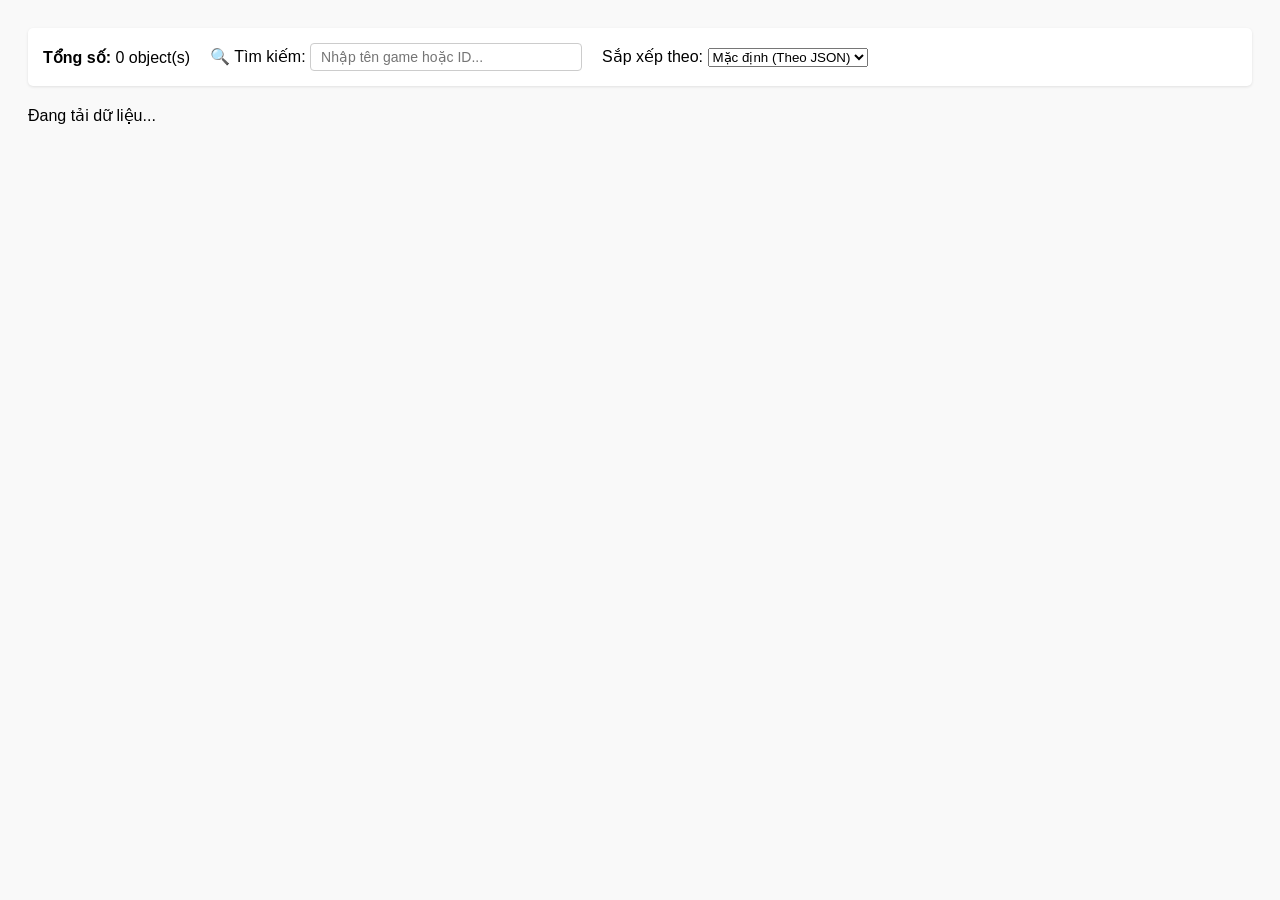
==== index.html @ 210f0016 "Update index.html" ====
<!DOCTYPE html>
<html lang="vi">
<head>
    <meta charset="UTF-8">
    <title>Game Library</title>
    <link rel="stylesheet" href="style.css">
</head>
<body>

    <div class="toolbar">
        <div>
            <strong>Tổng số:</strong> <span id="game-count">0</span> object(s)
        </div>
        
        <div>
            <label for="search-input">🔍 Tìm kiếm:</label>
            <input type="text" id="search-input" class="search-box" placeholder="Nhập tên game hoặc ID...">
        </div>

        <div>
            <label for="sort-select">Sắp xếp theo:</label>
            <select id="sort-select">
                <option value="default">Mặc định (Theo JSON)</option>
                <option value="name-asc">Tên (A - Z)</option>
                <option value="name-desc">Tên (Z - A)</option>
                <option value="id-asc">Mã Game ID</option>
            </select>
        </div>
    </div>

    <div id="game-list">Đang tải dữ liệu...</div>

    <script src="script.js"></script>
</body>
</html>
---- style.css ----
/* style.css */
body { 
    font-family: sans-serif; 
    padding: 20px; 
    background-color: #f9f9f9; 
}

.toolbar { 
    margin-bottom: 20px; 
    padding: 15px; 
    background: #fff; 
    border-radius: 5px; 
    box-shadow: 0 1px 3px rgba(0,0,0,0.1); 
    display: flex; 
    align-items: center; 
    gap: 20px; 
    flex-wrap: wrap; 
}

.search-box { 
    padding: 5px 10px; 
    font-size: 14px; 
    width: 250px; 
    border: 1px solid #ccc; 
    border-radius: 4px; 
}

.game-item { 
    border: 1px solid #ddd; 
    padding: 15px; 
    margin-bottom: 10px; 
    border-radius: 5px; 
    background: #fff; 
}

.game-item h3 { 
    margin: 0 0 10px 0; 
    font-size: 18px; 
}

.game-item p { 
    margin: 5px 0; 
    color: #555; 
}

.game-link { 
    color: #0066cc; 
    text-decoration: none; 
    font-weight: bold; 
}

.game-link:hover { 
    text-decoration: underline; 
}
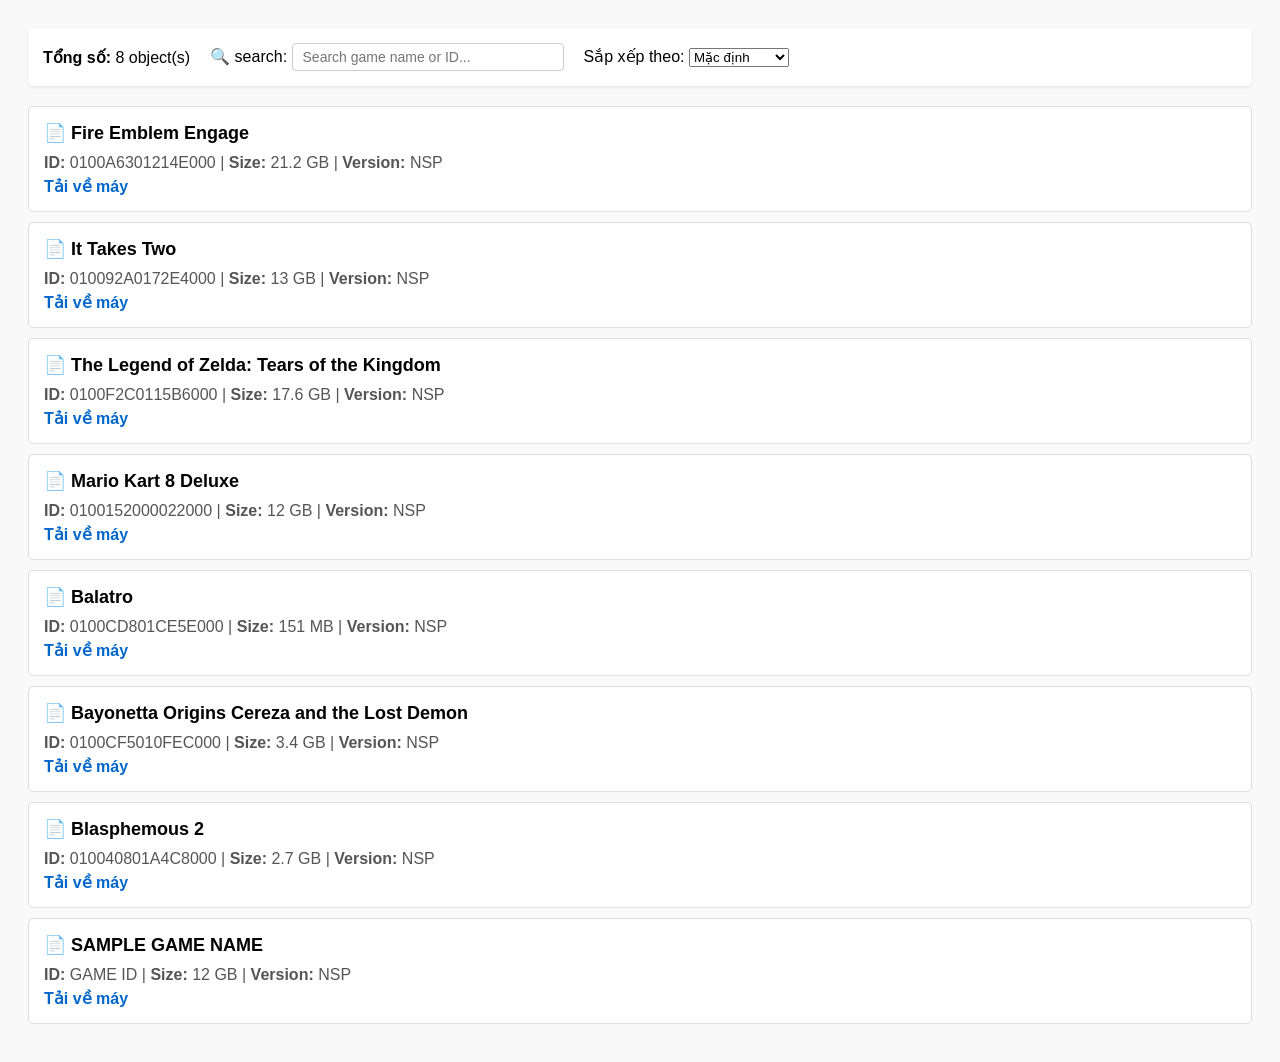
==== commit c8cfb03b: "Update index.html" ====
--- a/index.html
+++ b/index.html
@@ -13,22 +13,22 @@
         </div>
         
         <div>
-            <label for="search-input">🔍 Tìm kiếm:</label>
-            <input type="text" id="search-input" class="search-box" placeholder="Nhập tên game hoặc ID...">
+            <label for="search-input">🔍 search:</label>
+            <input type="text" id="search-input" class="search-box" placeholder="Search game name or ID...">
         </div>
 
         <div>
             <label for="sort-select">Sắp xếp theo:</label>
             <select id="sort-select">
-                <option value="default">Mặc định (Theo JSON)</option>
-                <option value="name-asc">Tên (A - Z)</option>
-                <option value="name-desc">Tên (Z - A)</option>
-                <option value="id-asc">Mã Game ID</option>
+                <option value="default">Mặc định</option>
+                <option value="name-asc">Name (A - Z)</option>
+                <option value="name-desc">Name (Z - A)</option>
+                <option value="id-asc">ID</option>
             </select>
         </div>
     </div>
 
-    <div id="game-list">Đang tải dữ liệu...</div>
+    <div id="game-list">Loading resources...</div>
 
     <script src="script.js"></script>
 </body>
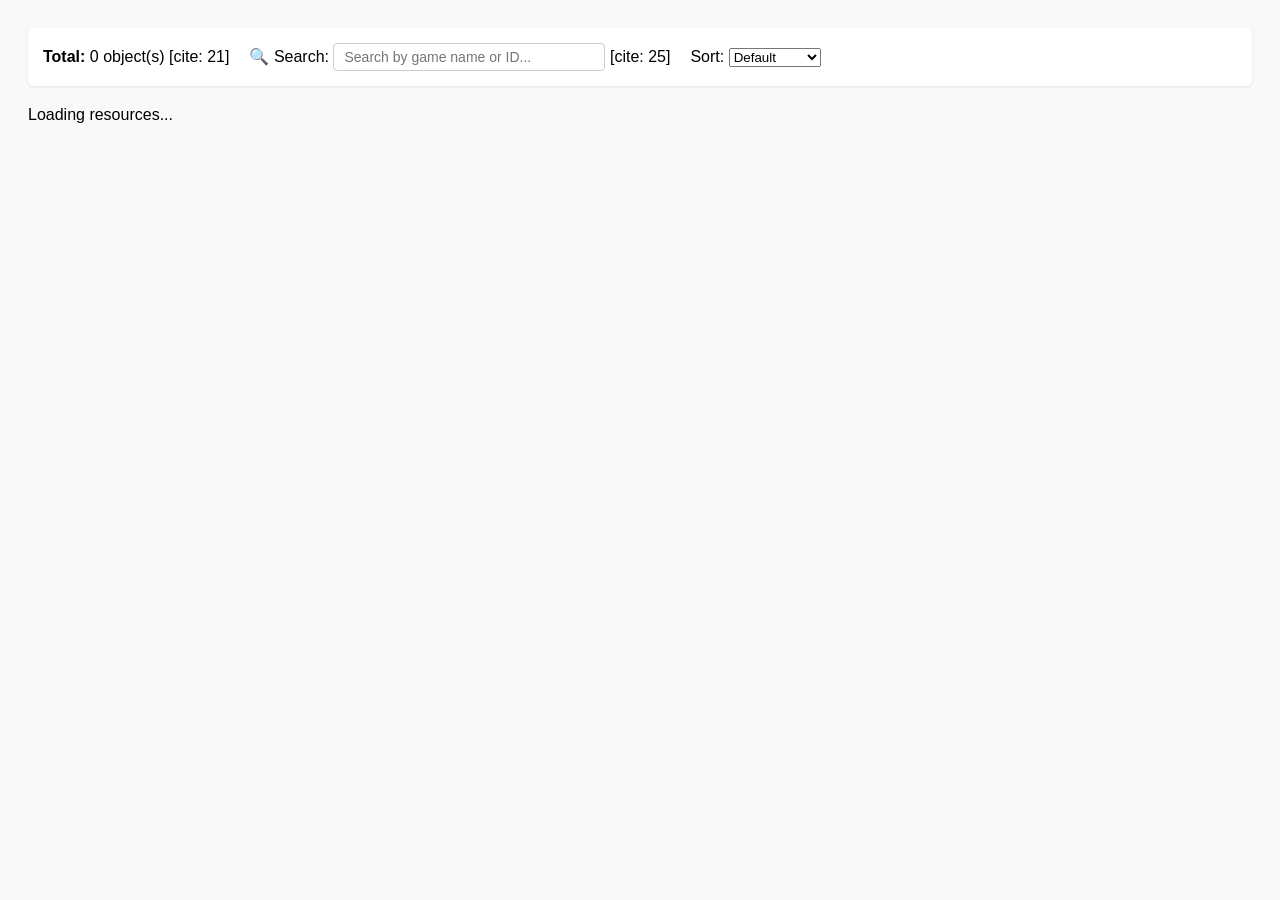
==== commit aa883724: "Update index.html" ====
--- a/index.html
+++ b/index.html
@@ -6,24 +6,19 @@
     <link rel="stylesheet" href="style.css">
 </head>
 <body>
-
     <div class="toolbar">
+        <div><strong>Total:</strong> <span id="game-count">0</span> object(s) [cite: 21]</div>
         <div>
-            <strong>Tổng số:</strong> <span id="game-count">0</span> object(s)
+            <label>🔍 Search:</label>
+            <input type="text" id="search-input" class="search-box" placeholder="Search by game name or ID..."> [cite: 25]
         </div>
-        
         <div>
-            <label for="search-input">🔍 search:</label>
-            <input type="text" id="search-input" class="search-box" placeholder="Search game name or ID...">
-        </div>
-
-        <div>
-            <label for="sort-select">Sắp xếp theo:</label>
+            <label>Sort:</label>
             <select id="sort-select">
-                <option value="default">Mặc định</option>
-                <option value="name-asc">Name (A - Z)</option>
-                <option value="name-desc">Name (Z - A)</option>
-                <option value="id-asc">ID</option>
+                <option value="default">Default</option>
+                <option value="name-asc">Name (A-Z)</option> [cite: 31]
+                <option value="name-desc">Name (Z-A)</option> [cite: 32]
+                <option value="id-asc">Game ID</option> [cite: 33]
             </select>
         </div>
     </div>
--- a/style.css
+++ b/style.css
@@ -1,54 +1,22 @@
 /* style.css */
-body { 
-    font-family: sans-serif; 
-    padding: 20px; 
-    background-color: #f9f9f9; 
+body { font-family: sans-serif; padding: 20px; background-color: #f9f9f9; }
+.toolbar { margin-bottom: 20px; padding: 15px; background: #fff; border-radius: 5px; box-shadow: 0 1px 3px rgba(0,0,0,0.1); display: flex; align-items: center; gap: 20px; flex-wrap: wrap; }
+.search-box { padding: 5px 10px; font-size: 14px; width: 250px; border: 1px solid #ccc; border-radius: 4px; }
+.game-item { border: 1px solid #ddd; padding: 15px; margin-bottom: 10px; border-radius: 5px; background: #fff; }
+.game-item h3 { margin: 0 0 10px 0; font-size: 18px; }
+.game-item p { margin: 5px 0; color: #555; }
+.game-link { color: #0066cc; text-decoration: none; font-weight: bold; }
+
+/* CSS cho nút Copy */
+.copy-btn {
+    margin-left: 8px;
+    padding: 2px 8px;
+    font-size: 11px;
+    cursor: pointer;
+    border: 1px solid #ddd;
+    border-radius: 4px;
+    background-color: #f0f0f0;
+    transition: all 0.2s ease;
+    vertical-align: middle;
 }
-
-.toolbar { 
-    margin-bottom: 20px; 
-    padding: 15px; 
-    background: #fff; 
-    border-radius: 5px; 
-    box-shadow: 0 1px 3px rgba(0,0,0,0.1); 
-    display: flex; 
-    align-items: center; 
-    gap: 20px; 
-    flex-wrap: wrap; 
-}
-
-.search-box { 
-    padding: 5px 10px; 
-    font-size: 14px; 
-    width: 250px; 
-    border: 1px solid #ccc; 
-    border-radius: 4px; 
-}
-
-.game-item { 
-    border: 1px solid #ddd; 
-    padding: 15px; 
-    margin-bottom: 10px; 
-    border-radius: 5px; 
-    background: #fff; 
-}
-
-.game-item h3 { 
-    margin: 0 0 10px 0; 
-    font-size: 18px; 
-}
-
-.game-item p { 
-    margin: 5px 0; 
-    color: #555; 
-}
-
-.game-link { 
-    color: #0066cc; 
-    text-decoration: none; 
-    font-weight: bold; 
-}
-
-.game-link:hover { 
-    text-decoration: underline; 
-}
+.copy-btn:hover { background-color: #e4e4e4; }
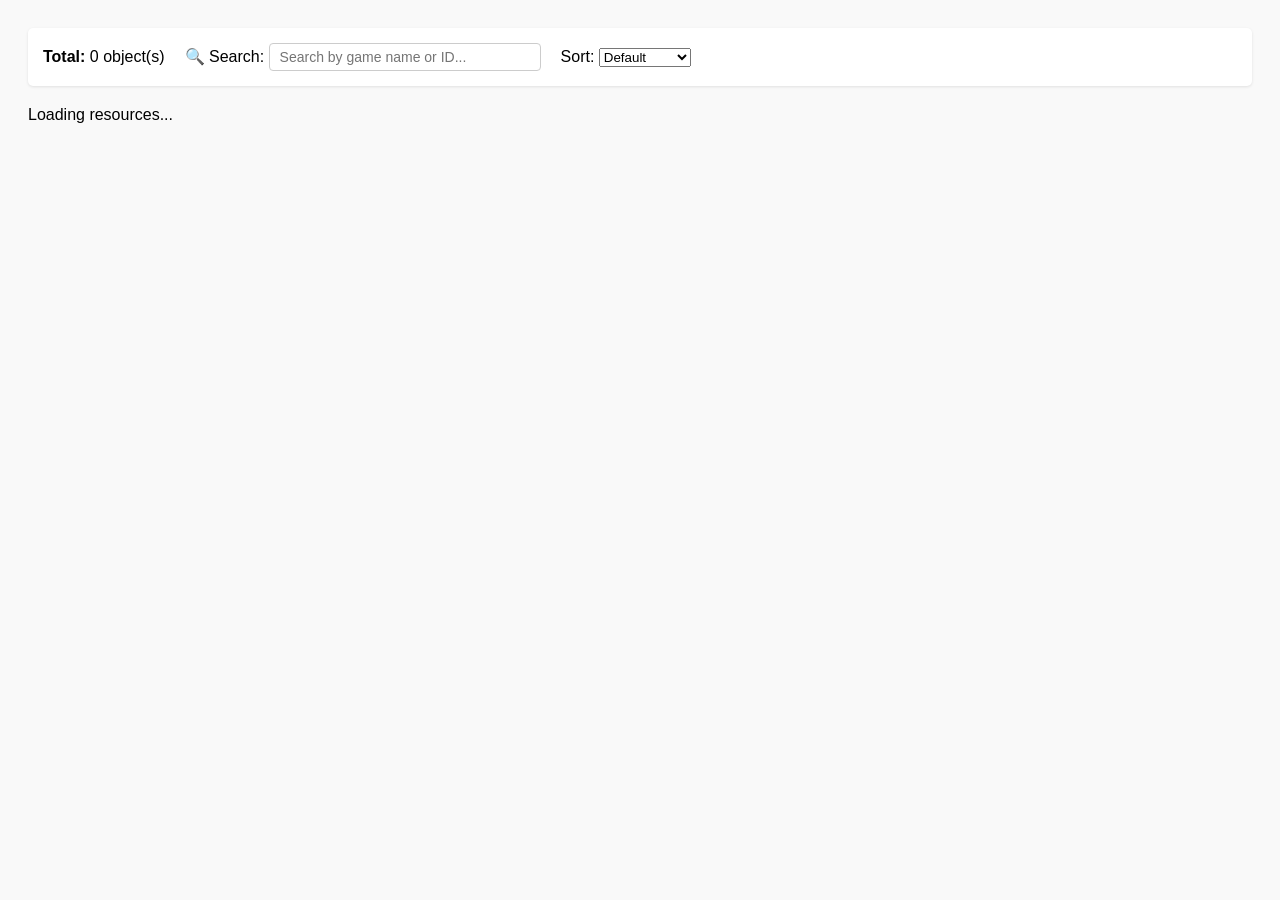
==== commit f4a84b3b: "Update index.html" ====
--- a/index.html
+++ b/index.html
@@ -7,18 +7,18 @@
 </head>
 <body>
     <div class="toolbar">
-        <div><strong>Total:</strong> <span id="game-count">0</span> object(s) [cite: 21]</div>
+        <div><strong>Total:</strong> <span id="game-count">0</span> object(s)</div>
         <div>
             <label>🔍 Search:</label>
-            <input type="text" id="search-input" class="search-box" placeholder="Search by game name or ID..."> [cite: 25]
+            <input type="text" id="search-input" class="search-box" placeholder="Search by game name or ID...">
         </div>
         <div>
             <label>Sort:</label>
             <select id="sort-select">
                 <option value="default">Default</option>
-                <option value="name-asc">Name (A-Z)</option> [cite: 31]
-                <option value="name-desc">Name (Z-A)</option> [cite: 32]
-                <option value="id-asc">Game ID</option> [cite: 33]
+                <option value="name-asc">Name (A-Z)</option>
+                <option value="name-desc">Name (Z-A)</option>
+                <option value="id-asc">Game ID</option>
             </select>
         </div>
     </div>
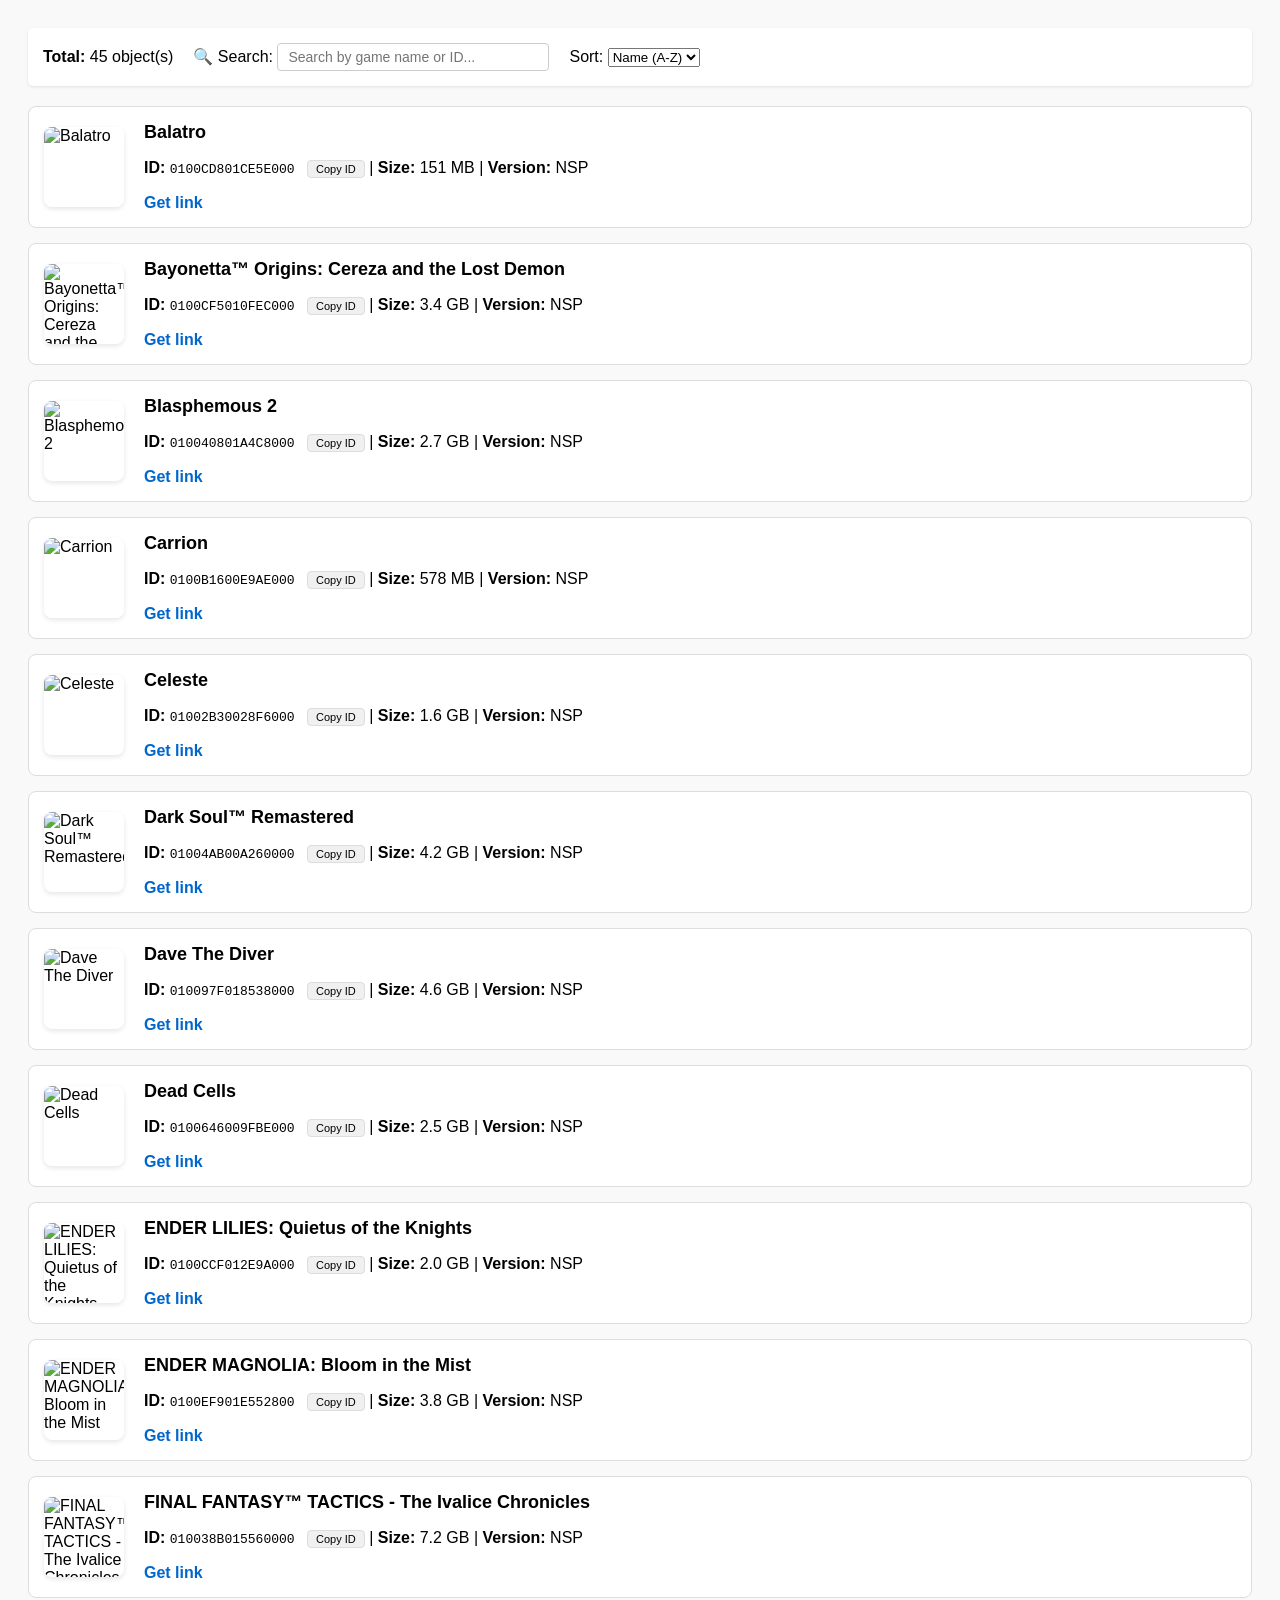
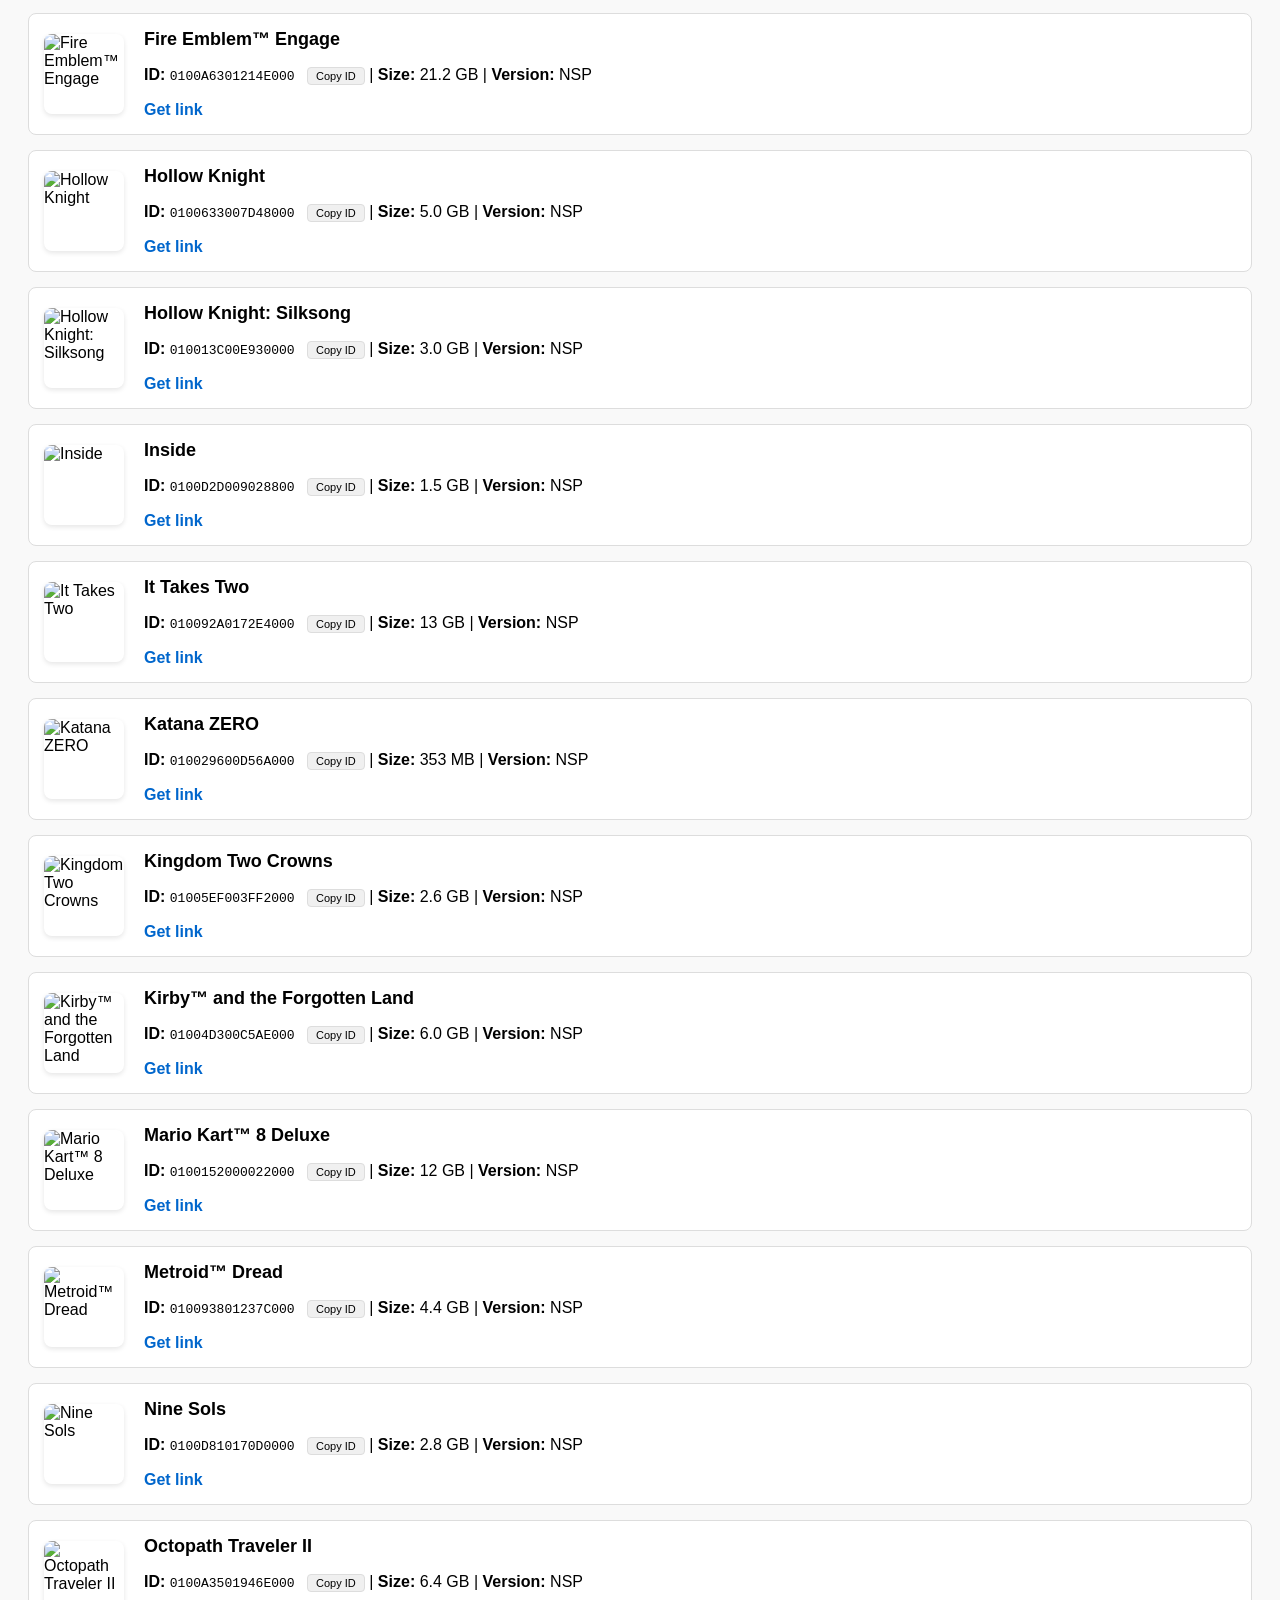
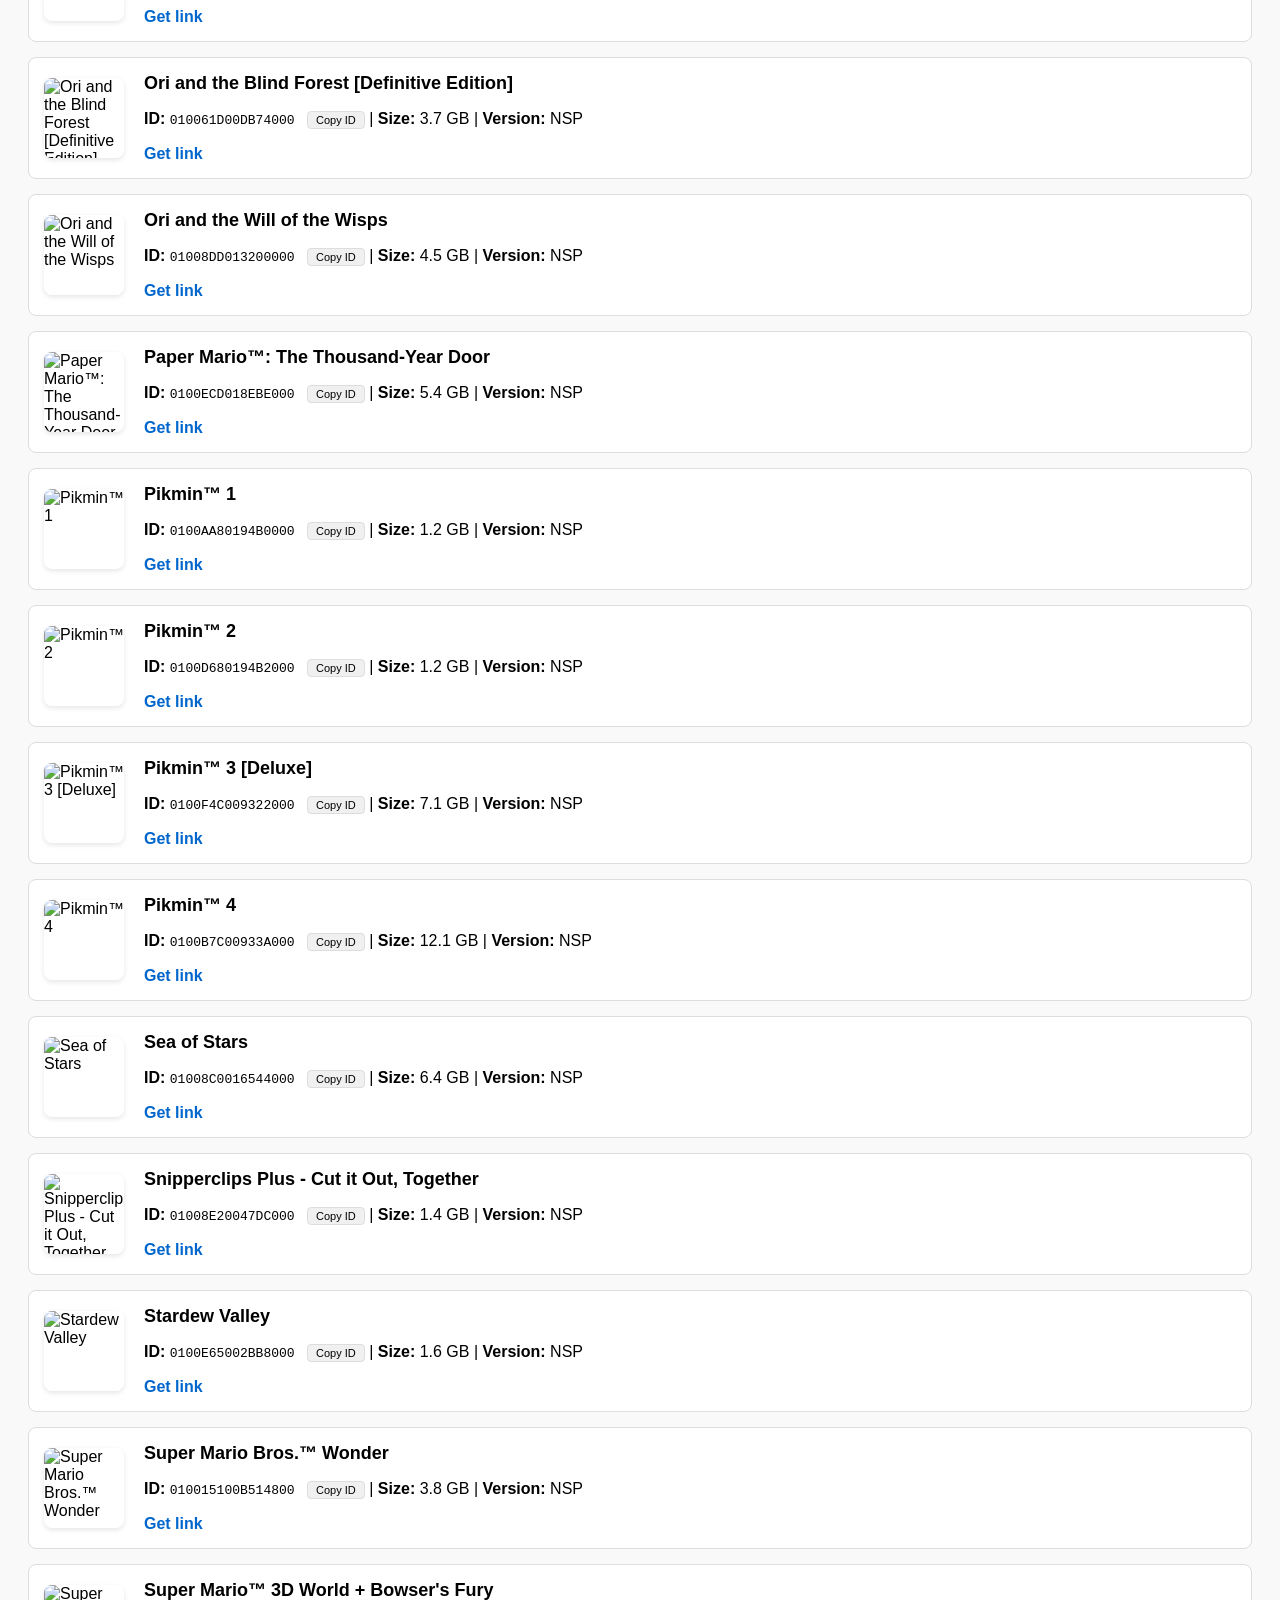
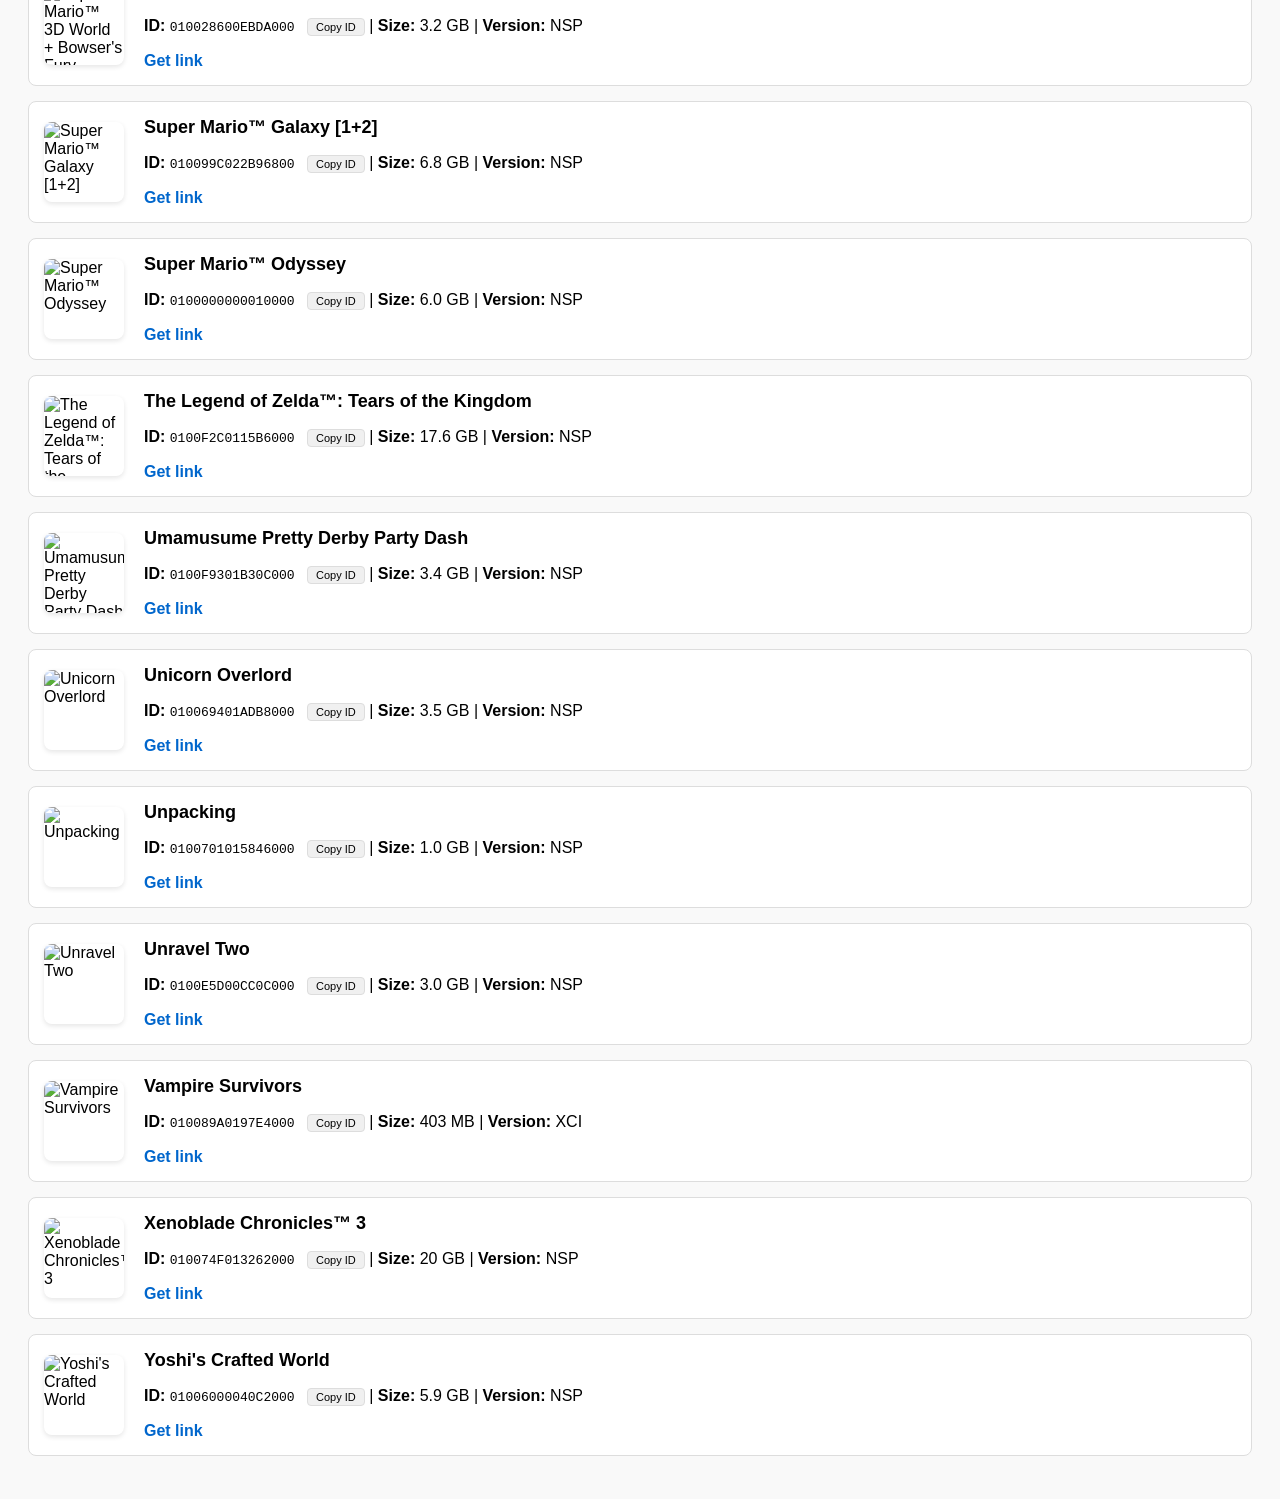
==== commit f5ee106f: "Update index.html" ====
--- a/index.html
+++ b/index.html
@@ -15,7 +15,6 @@
         <div>
             <label>Sort:</label>
             <select id="sort-select">
-                <option value="default">Default</option>
                 <option value="name-asc">Name (A-Z)</option>
                 <option value="name-desc">Name (Z-A)</option>
                 <option value="id-asc">Game ID</option>
--- a/style.css
+++ b/style.css
@@ -1,13 +1,10 @@
-/* style.css */
 body { font-family: sans-serif; padding: 20px; background-color: #f9f9f9; }
 .toolbar { margin-bottom: 20px; padding: 15px; background: #fff; border-radius: 5px; box-shadow: 0 1px 3px rgba(0,0,0,0.1); display: flex; align-items: center; gap: 20px; flex-wrap: wrap; }
 .search-box { padding: 5px 10px; font-size: 14px; width: 250px; border: 1px solid #ccc; border-radius: 4px; }
 .game-item { border: 1px solid #ddd; padding: 15px; margin-bottom: 10px; border-radius: 5px; background: #fff; }
 .game-item h3 { margin: 0 0 10px 0; font-size: 18px; }
-.game-item p { margin: 5px 0; color: #555; }
 .game-link { color: #0066cc; text-decoration: none; font-weight: bold; }
 
-/* CSS cho nút Copy */
 .copy-btn {
     margin-left: 8px;
     padding: 2px 8px;
@@ -17,6 +14,36 @@
     border-radius: 4px;
     background-color: #f0f0f0;
     transition: all 0.2s ease;
-    vertical-align: middle;
 }
 .copy-btn:hover { background-color: #e4e4e4; }
+.copy-btn.success {
+    background-color: #4CAF50;
+    color: white;
+    border-color: #4CAF50;
+}
+.game-item {
+    display: flex;
+    align-items: center;
+    gap: 20px;
+    padding: 15px;
+    border: 1px solid #ddd;
+    border-radius: 8px;
+    margin-bottom: 15px;
+    background-color: #fff;
+}
+
+.game-thumbnail {
+    width: 80px;
+    height: 80px;
+    object-fit: cover;
+    border-radius: 8px;
+    box-shadow: 0 2px 5px rgba(0,0,0,0.1);
+}
+
+.game-info {
+    flex: 1;
+}
+
+.game-info h3 {
+    margin: 0 0 10px 0;
+}
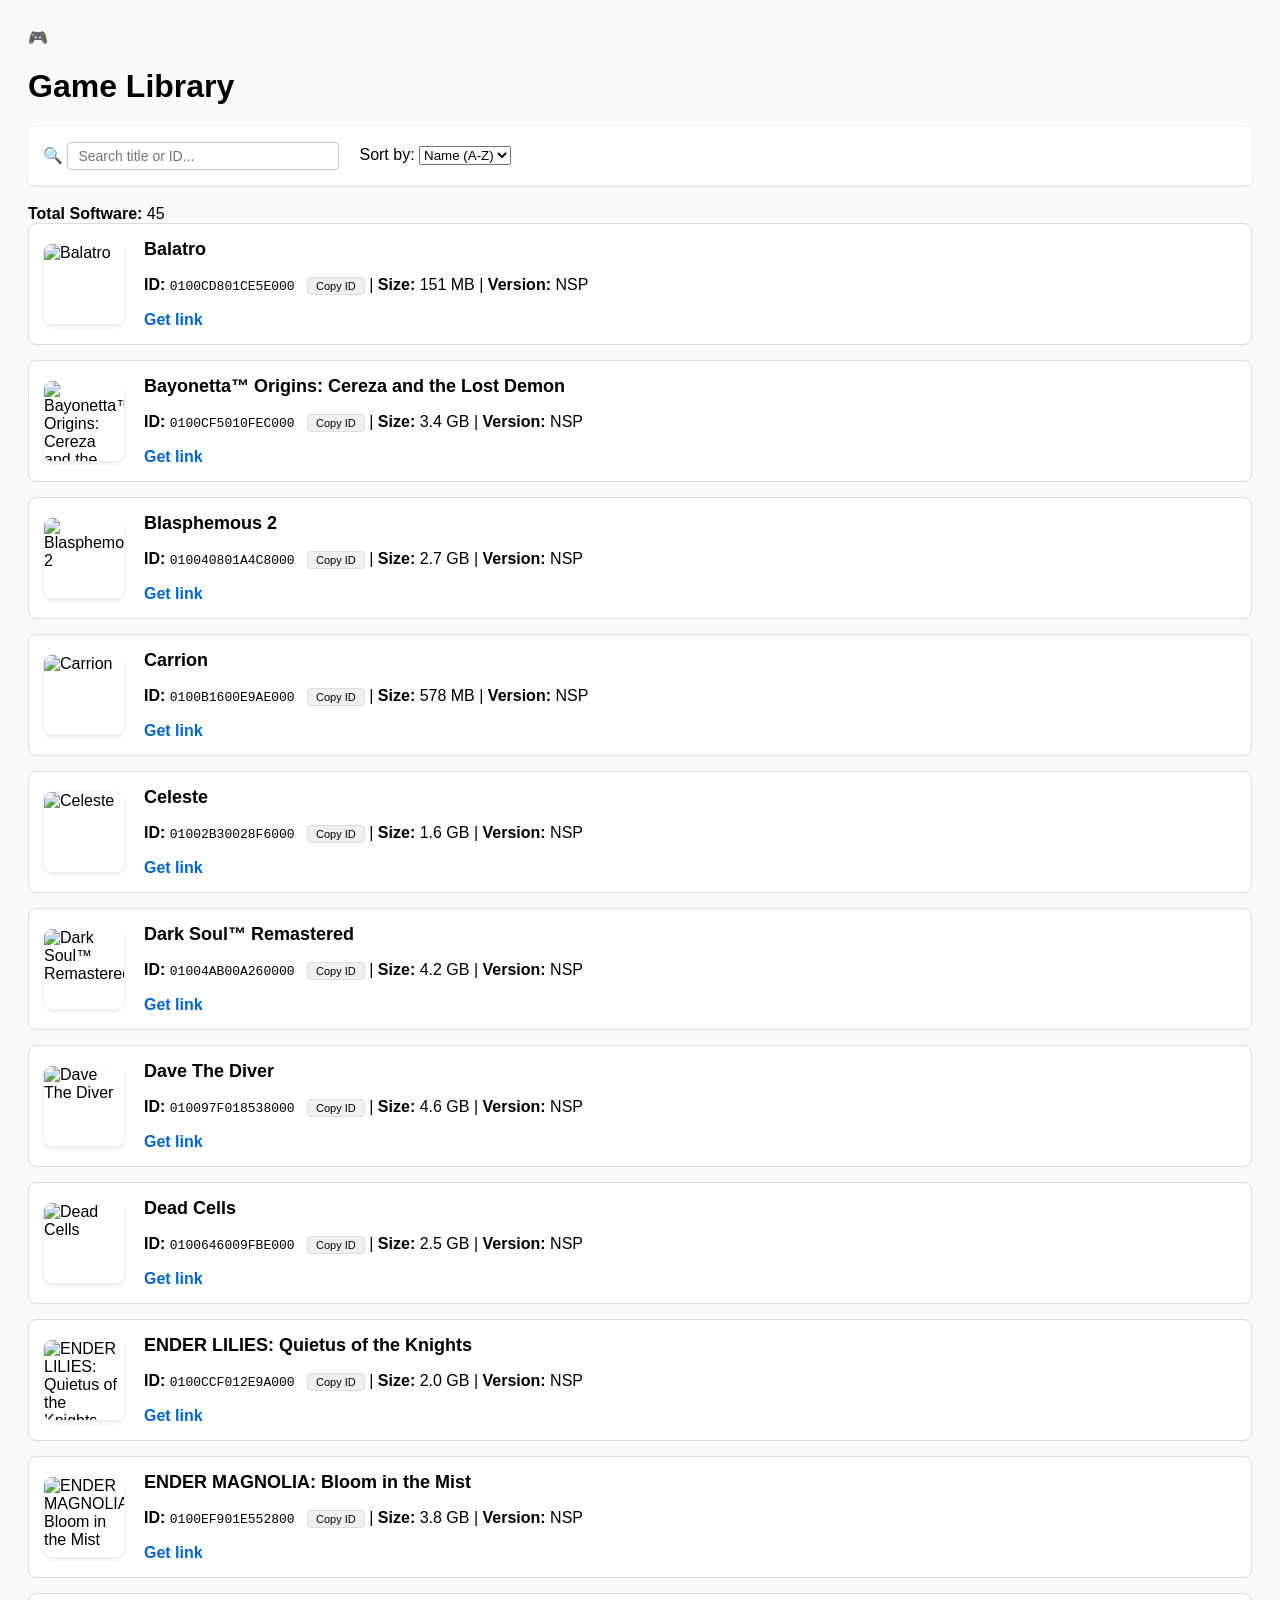
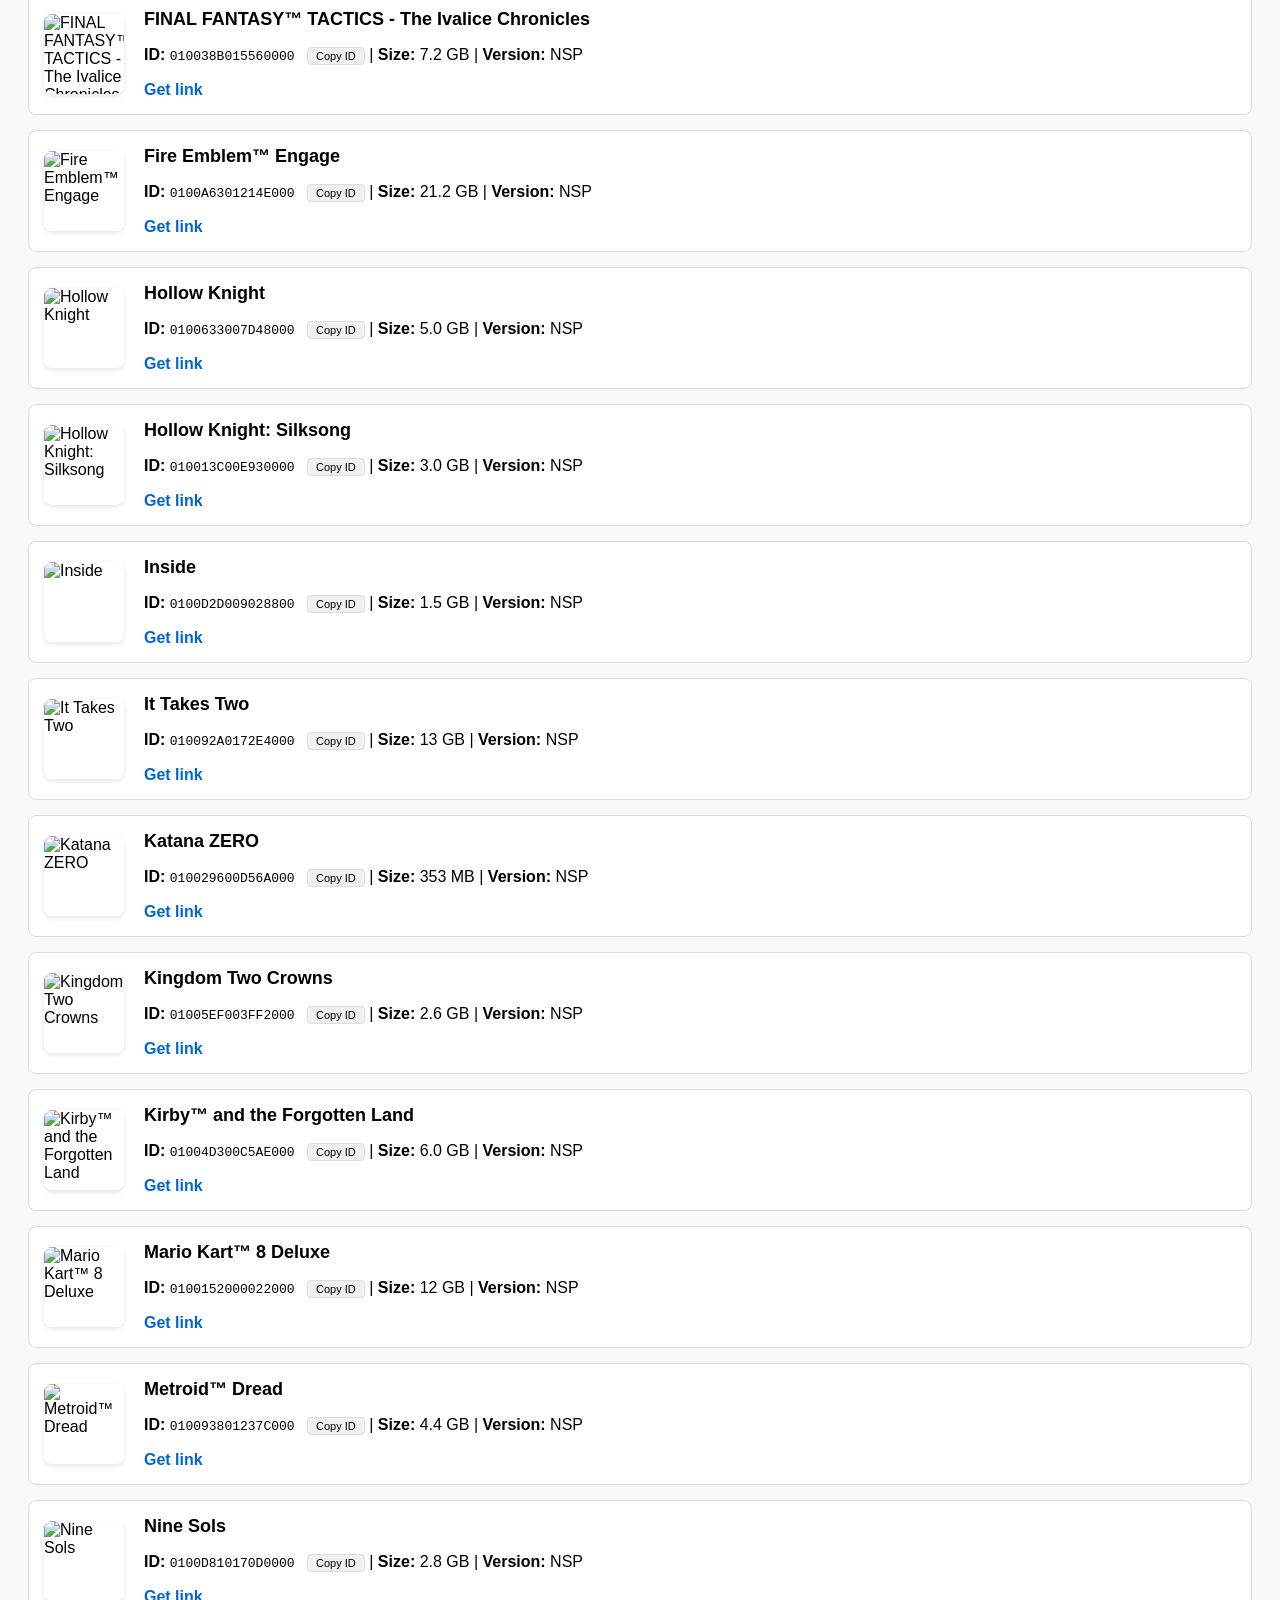
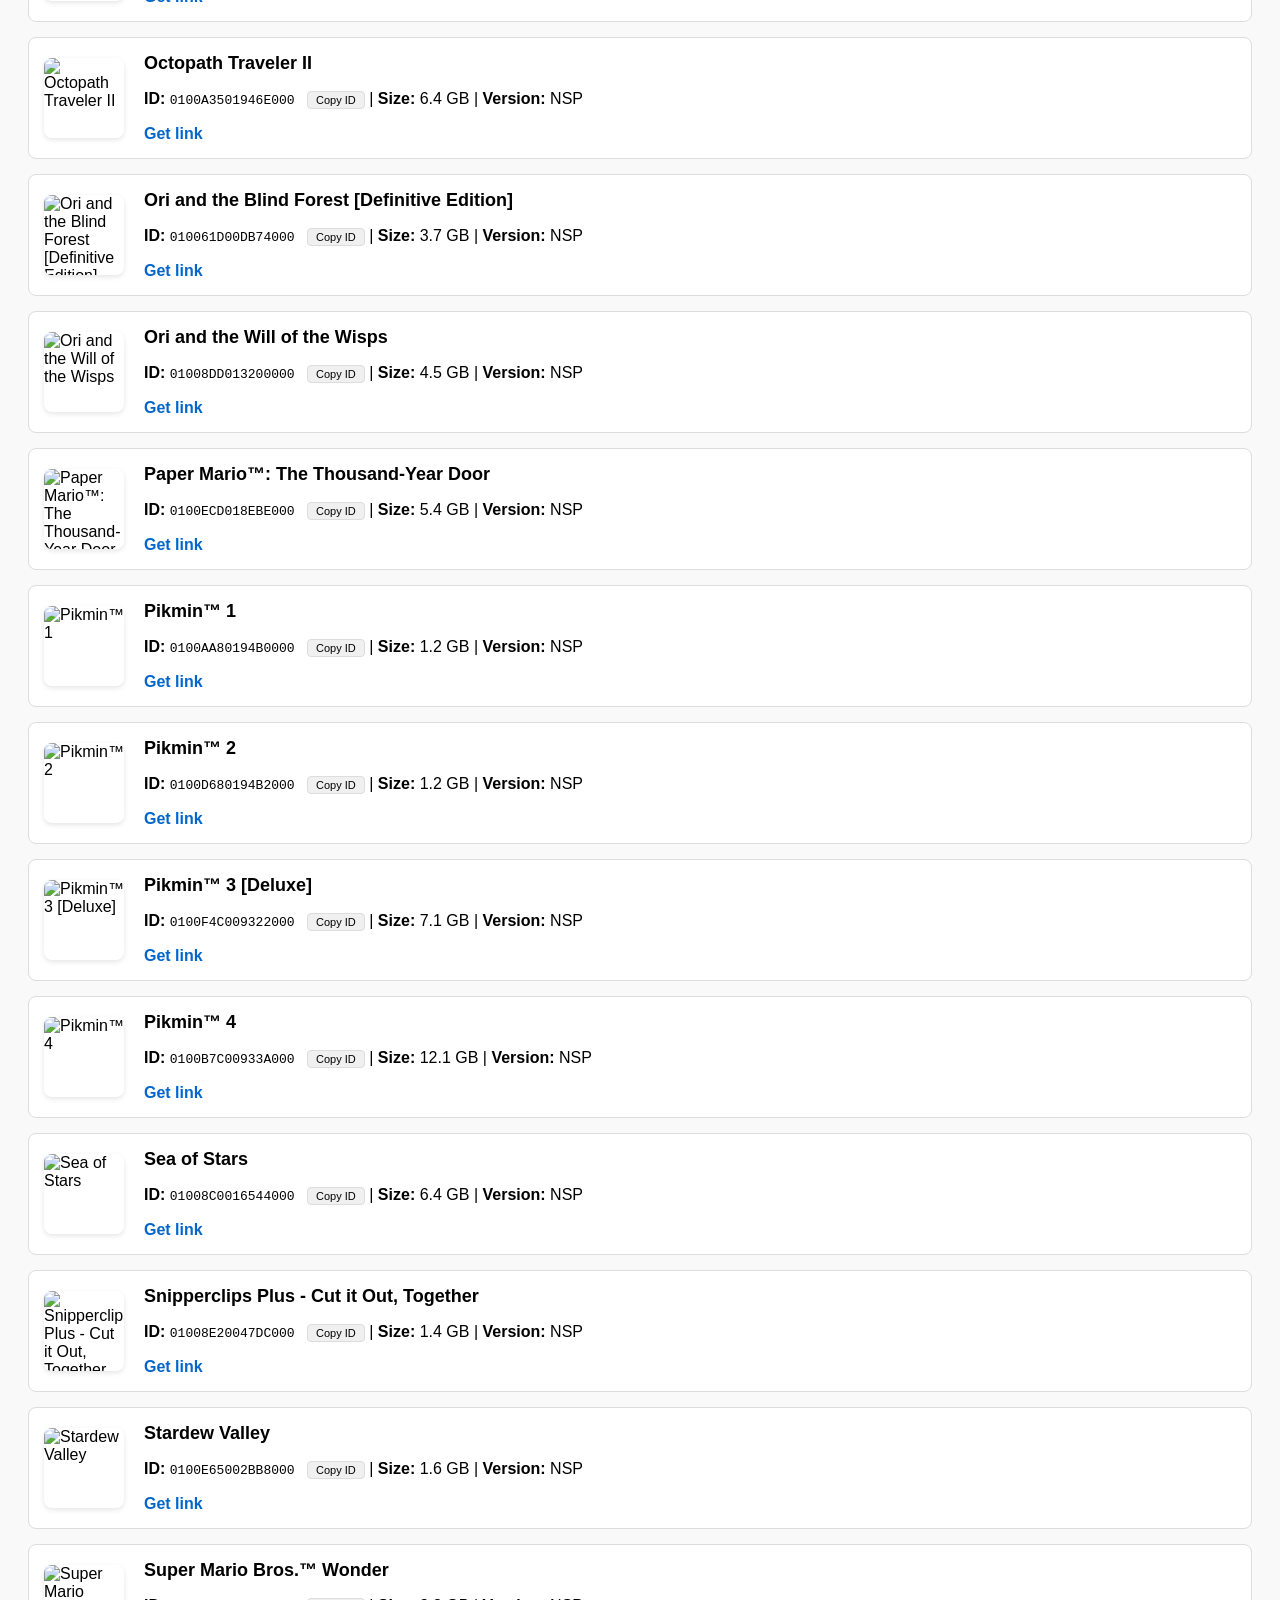
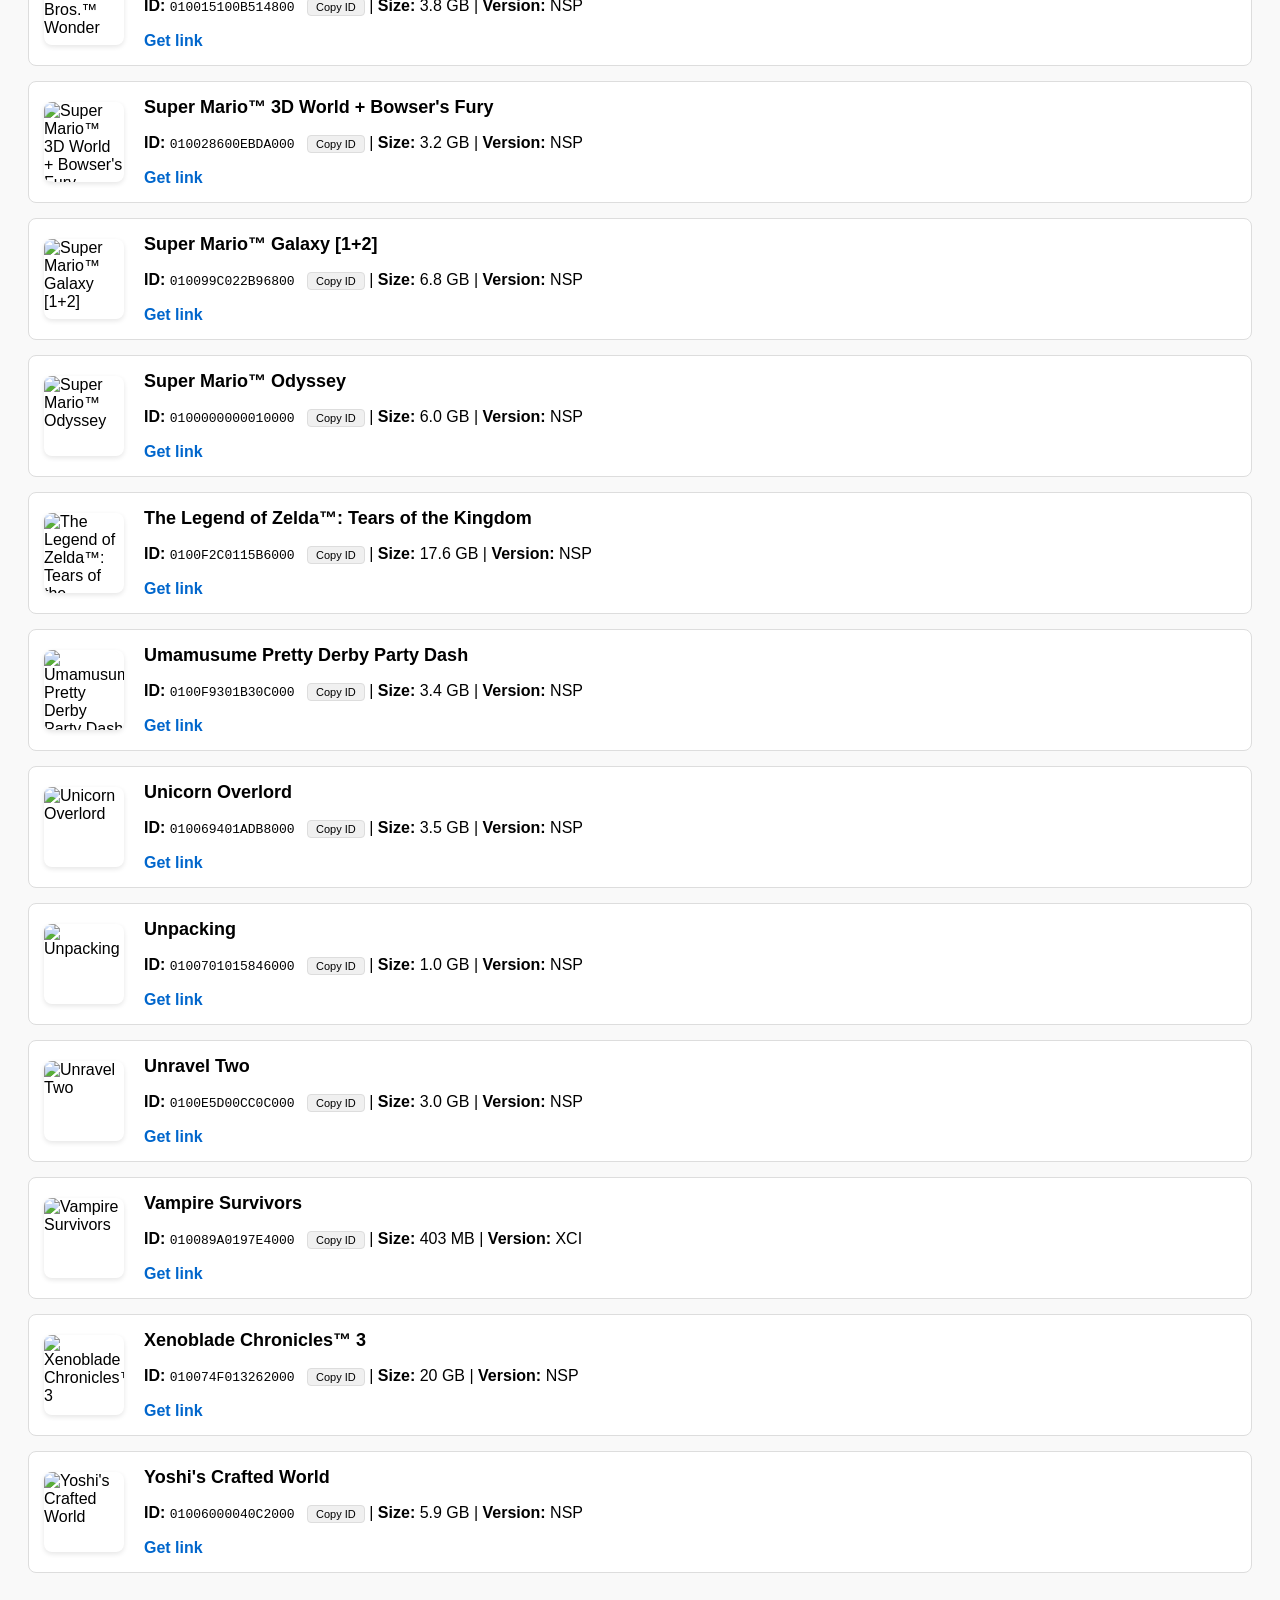
==== commit ada303fd: "Update index.html" ====
--- a/index.html
+++ b/index.html
@@ -2,27 +2,44 @@
 <html lang="vi">
 <head>
     <meta charset="UTF-8">
-    <title>Game Library</title>
+    <meta name="viewport" content="width=device-width, initial-scale=1.0">
+    <title>Nintendo Switch Library</title>
     <link rel="stylesheet" href="style.css">
+    <link href="https://fonts.googleapis.com/css2?family=Roboto:wght@400;500;700&display=swap" rel="stylesheet">
 </head>
 <body>
-    <div class="toolbar">
-        <div><strong>Total:</strong> <span id="game-count">0</span> object(s)</div>
-        <div>
-            <label>🔍 Search:</label>
-            <input type="text" id="search-input" class="search-box" placeholder="Search by game name or ID...">
+    <header class="nintendo-header">
+        <div class="logo-area">
+            <span class="logo-icon">🎮</span>
+            <h1>Game Library</h1>
         </div>
-        <div>
-            <label>Sort:</label>
-            <select id="sort-select">
-                <option value="name-asc">Name (A-Z)</option>
-                <option value="name-desc">Name (Z-A)</option>
-                <option value="id-asc">Game ID</option>
-            </select>
+        
+        <div class="toolbar">
+            <div class="search-container">
+                <span class="search-icon">🔍</span>
+                <input type="text" id="search-input" class="search-box" placeholder="Search title or ID...">
+            </div>
+            
+            <div class="sort-container">
+                <label>Sort by:</label>
+                <select id="sort-select">
+                    <option value="name-asc">Name (A-Z)</option>
+                    <option value="name-desc">Name (Z-A)</option>
+                    <option value="id-asc">Game ID</option>
+                </select>
+            </div>
         </div>
-    </div>
+    </header>
 
-    <div id="game-list">Loading resources...</div>
+    <main class="main-content">
+        <div class="stats-bar">
+            <strong>Total Software:</strong> <span id="game-count" class="badge">0</span>
+        </div>
+        
+        <div id="game-list">
+            <div class="loading-text">Loading resources...</div>
+        </div>
+    </main>
 
     <script src="script.js"></script>
 </body>
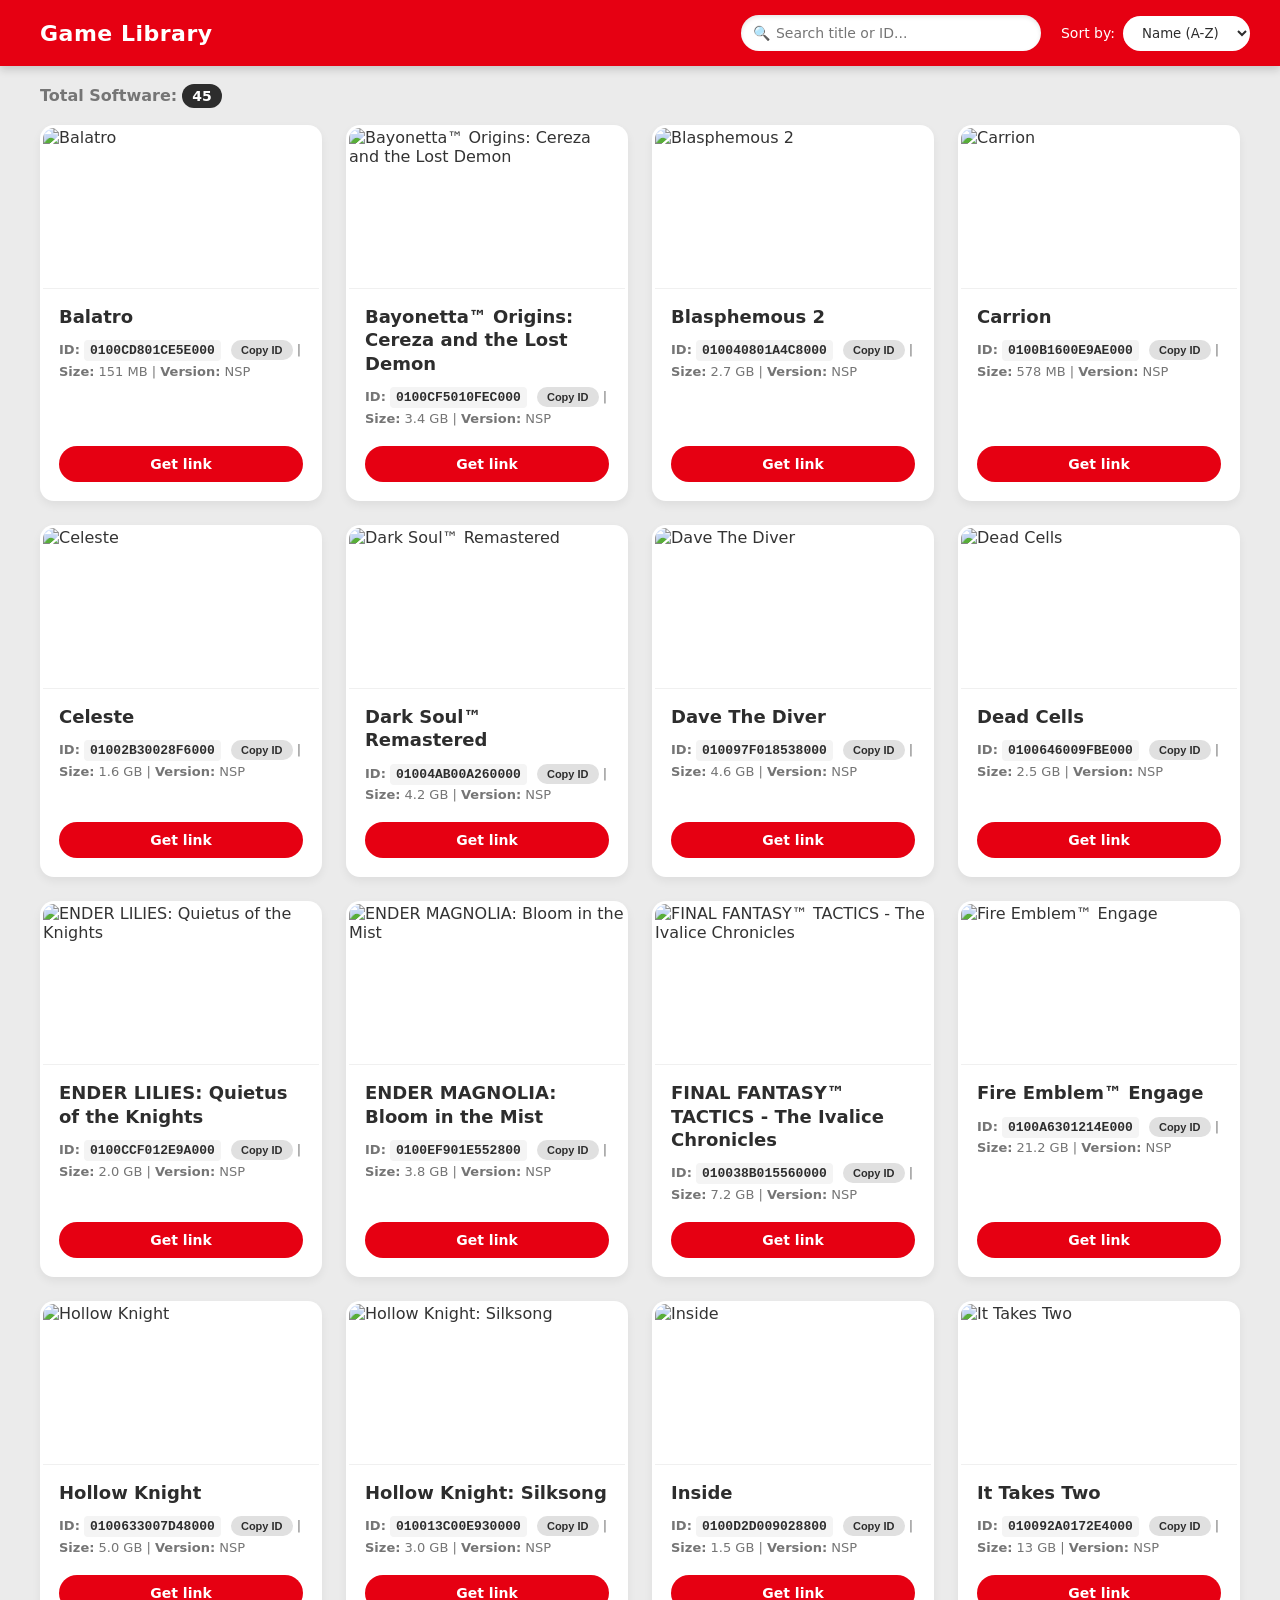
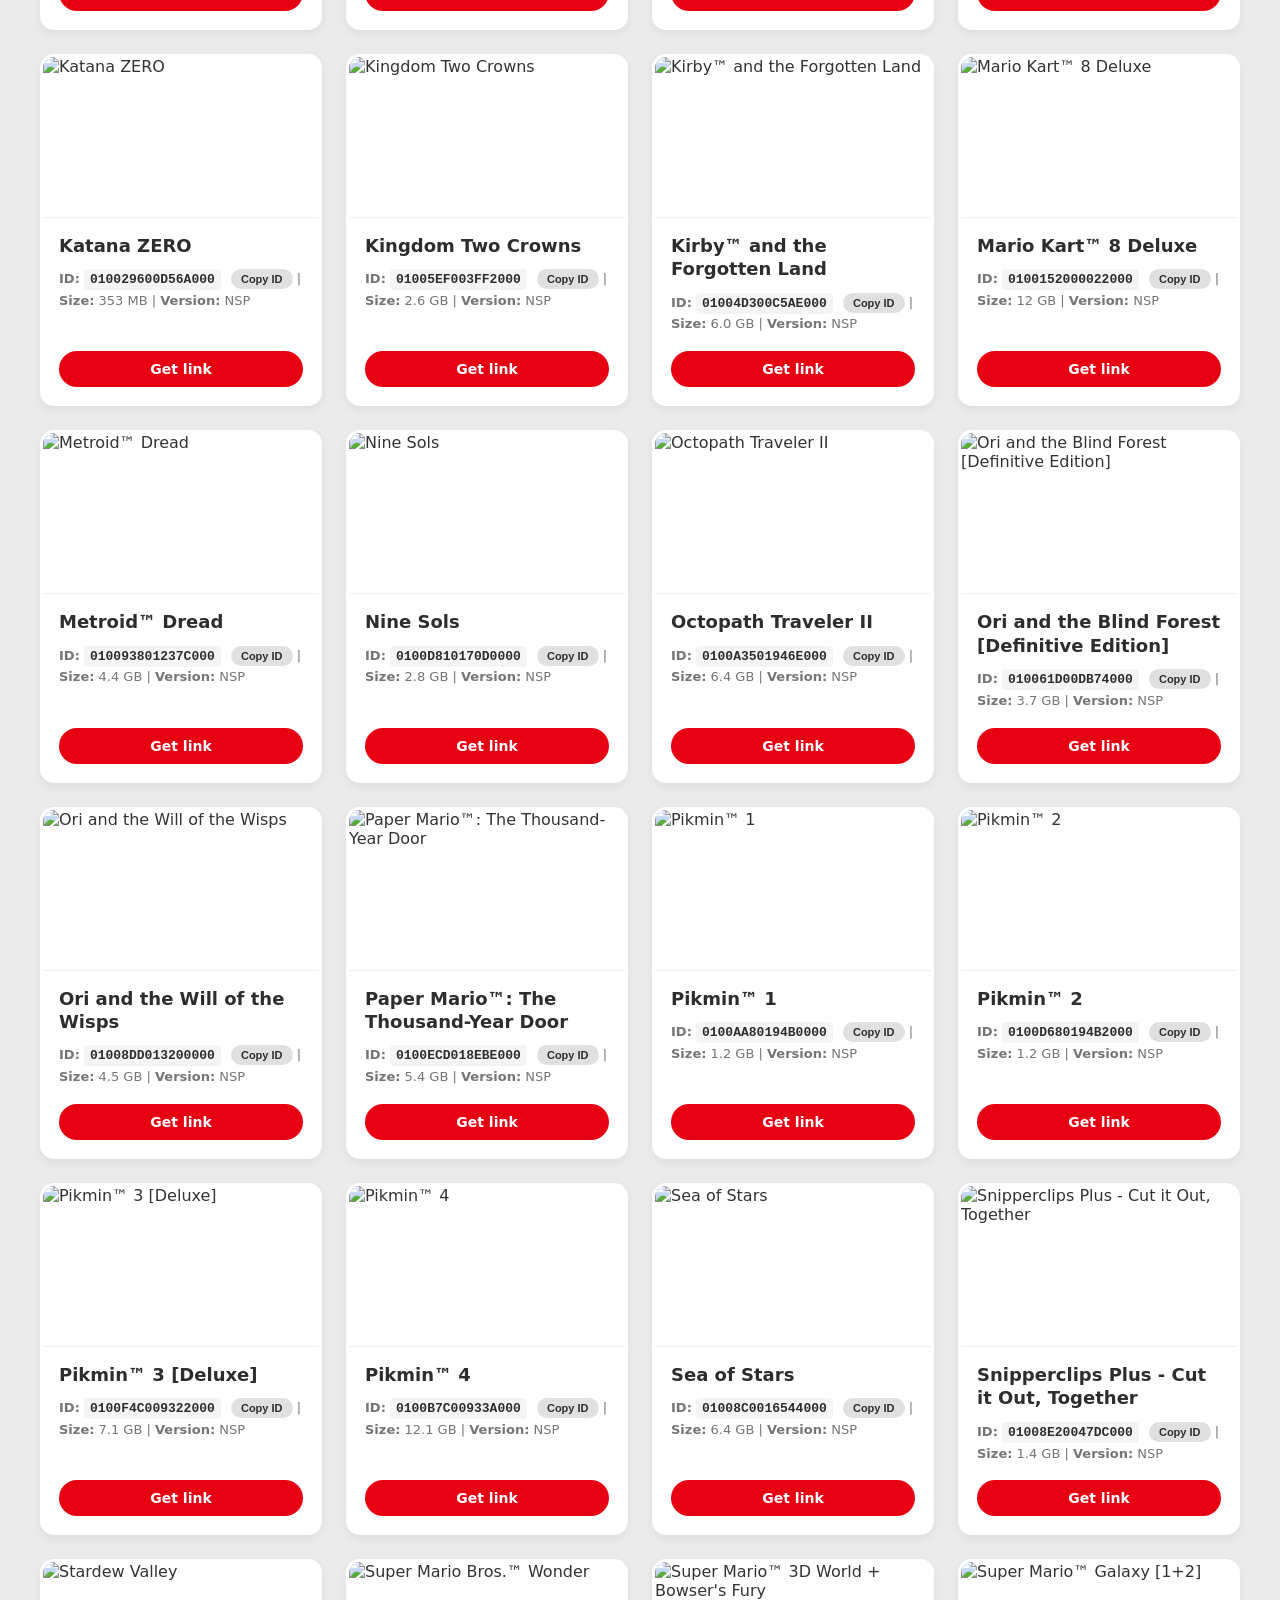
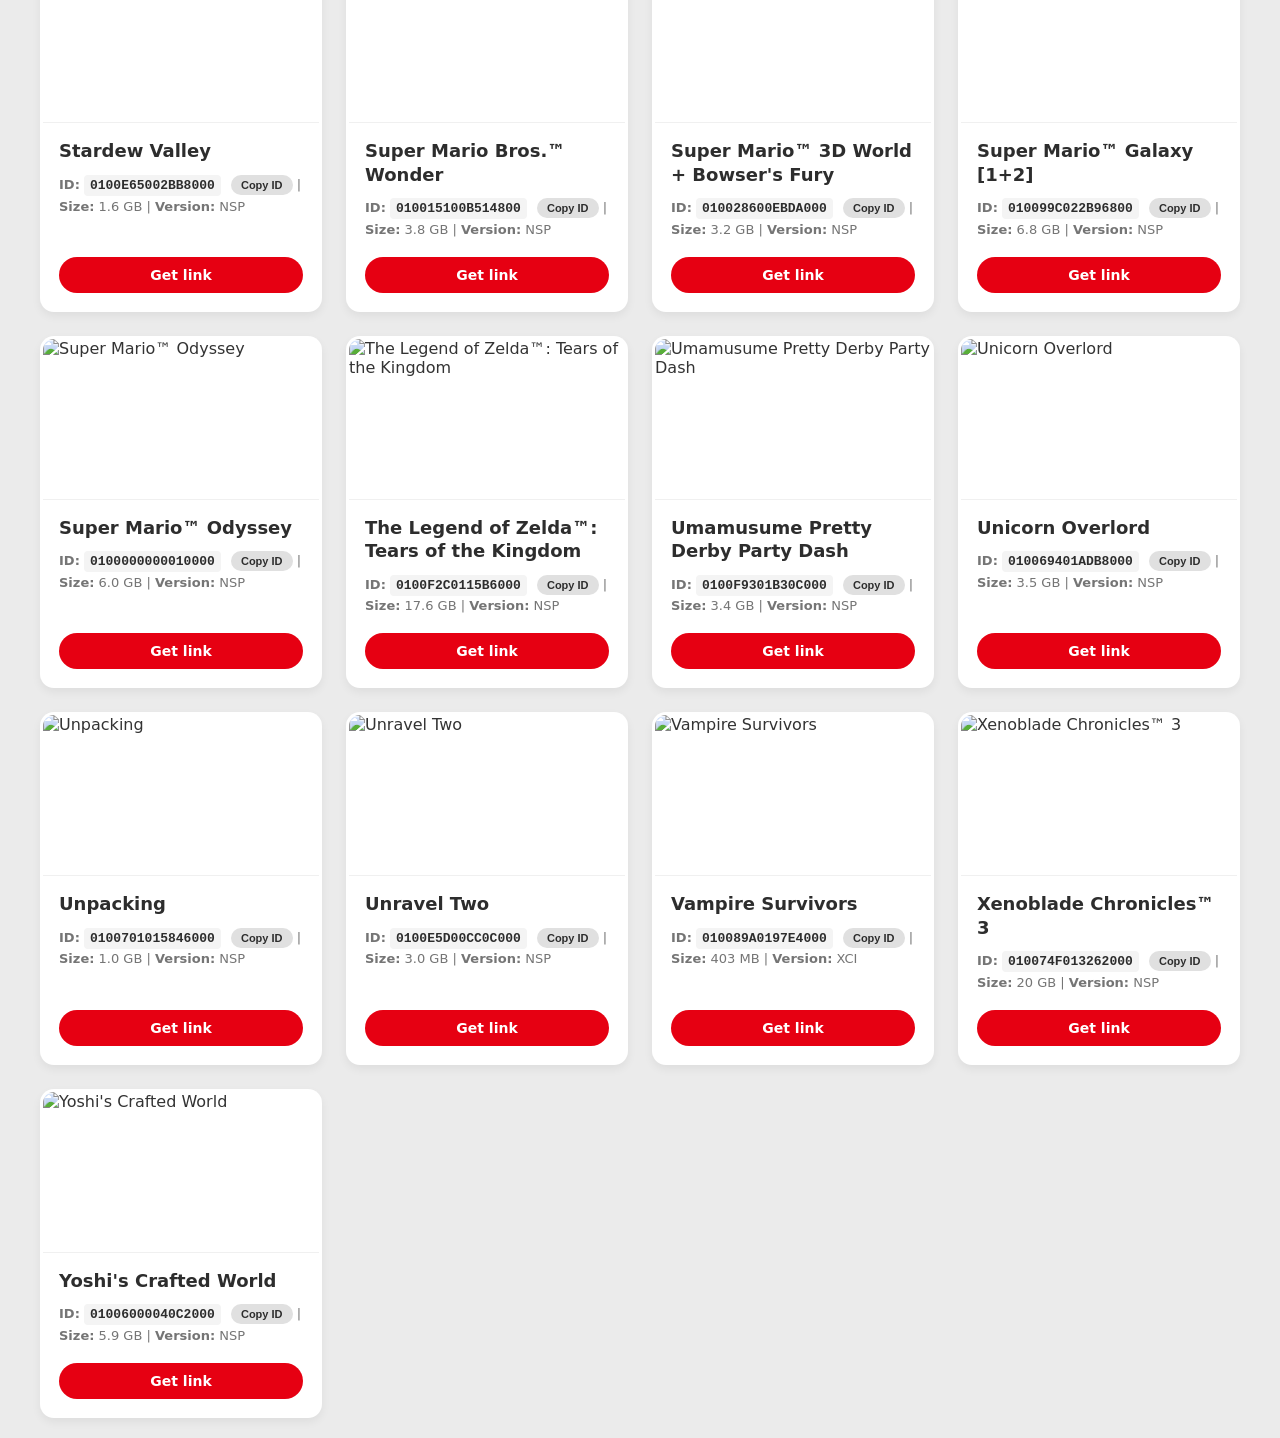
==== commit 69c56a5a: "Update index.html" ====
--- a/index.html
+++ b/index.html
@@ -10,7 +10,7 @@
 <body>
     <header class="nintendo-header">
         <div class="logo-area">
-            <span class="logo-icon">🎮</span>
+            <span class="logo-icon"></span>
             <h1>Game Library</h1>
         </div>
         
--- a/style.css
+++ b/style.css
@@ -1,49 +1,264 @@
-body { font-family: sans-serif; padding: 20px; background-color: #f9f9f9; }
-.toolbar { margin-bottom: 20px; padding: 15px; background: #fff; border-radius: 5px; box-shadow: 0 1px 3px rgba(0,0,0,0.1); display: flex; align-items: center; gap: 20px; flex-wrap: wrap; }
-.search-box { padding: 5px 10px; font-size: 14px; width: 250px; border: 1px solid #ccc; border-radius: 4px; }
-.game-item { border: 1px solid #ddd; padding: 15px; margin-bottom: 10px; border-radius: 5px; background: #fff; }
-.game-item h3 { margin: 0 0 10px 0; font-size: 18px; }
-.game-link { color: #0066cc; text-decoration: none; font-weight: bold; }
-
+:root {
+    --nintendo-red: #E60012;
+    --nintendo-dark: #2D2D2D;
+    --nintendo-bg: #EBEBEB;
+    --card-bg: #FFFFFF;
+    --text-main: #333333;
+    --text-muted: #757575;
+    --border-radius: 14px;
+}
+
+body {
+    margin: 0;
+    padding: 0;
+    font-family: 'Roboto', system-ui, -apple-system, sans-serif;
+    background-color: var(--nintendo-bg);
+    color: var(--text-main);
+    -webkit-font-smoothing: antialiased;
+}
+
+/* HEADER & TOOLBAR */
+.nintendo-header {
+    background-color: var(--nintendo-red);
+    color: white;
+    padding: 15px 30px;
+    display: flex;
+    justify-content: space-between;
+    align-items: center;
+    box-shadow: 0 4px 8px rgba(0,0,0,0.15);
+    position: sticky;
+    top: 0;
+    z-index: 100;
+    flex-wrap: wrap;
+    gap: 15px;
+}
+
+.logo-area {
+    display: flex;
+    align-items: center;
+    gap: 10px;
+}
+
+.logo-icon {
+    font-size: 28px;
+}
+
+.nintendo-header h1 {
+    margin: 0;
+    font-size: 22px;
+    font-weight: 700;
+    letter-spacing: 0.5px;
+}
+
+.toolbar {
+    display: flex;
+    gap: 20px;
+    align-items: center;
+    flex-wrap: wrap;
+}
+
+.search-container {
+    position: relative;
+    display: flex;
+    align-items: center;
+}
+
+.search-icon {
+    position: absolute;
+    left: 12px;
+    color: #888;
+    font-size: 14px;
+}
+
+.search-box {
+    padding: 10px 15px 10px 35px;
+    border-radius: 20px;
+    border: none;
+    outline: none;
+    width: 250px;
+    font-size: 14px;
+    font-family: inherit;
+    transition: all 0.2s ease;
+    box-shadow: inset 0 2px 4px rgba(0,0,0,0.1);
+}
+
+.search-box:focus {
+    box-shadow: 0 0 0 3px rgba(255, 255, 255, 0.4), inset 0 2px 4px rgba(0,0,0,0.1);
+}
+
+.sort-container {
+    display: flex;
+    align-items: center;
+    gap: 8px;
+    font-size: 14px;
+    font-weight: 500;
+}
+
+#sort-select {
+    padding: 9px 15px;
+    border-radius: 20px;
+    border: none;
+    outline: none;
+    font-family: inherit;
+    font-weight: 500;
+    cursor: pointer;
+    background-color: white;
+    color: var(--nintendo-dark);
+}
+
+/* MAIN CONTENT */
+.main-content {
+    max-width: 1200px;
+    margin: 0 auto;
+    padding: 20px;
+}
+
+.stats-bar {
+    margin-bottom: 20px;
+    font-size: 16px;
+    color: var(--text-muted);
+}
+
+.badge {
+    background-color: var(--nintendo-dark);
+    color: white;
+    padding: 4px 10px;
+    border-radius: 12px;
+    font-weight: bold;
+    font-size: 14px;
+}
+
+/* GAME LIST (GRID) */
+#game-list {
+    display: grid;
+    grid-template-columns: repeat(auto-fill, minmax(280px, 1fr));
+    gap: 24px;
+}
+
+.loading-text {
+    text-align: center;
+    grid-column: 1 / -1;
+    font-size: 18px;
+    color: var(--text-muted);
+    padding: 40px;
+}
+
+/* GAME ITEM CARD */
+.game-item {
+    background-color: var(--card-bg);
+    border-radius: var(--border-radius);
+    overflow: hidden;
+    display: flex;
+    flex-direction: column;
+    box-shadow: 0 4px 10px rgba(0, 0, 0, 0.06);
+    border: 3px solid transparent; /* Chuẩn bị cho hiệu ứng hover */
+    transition: transform 0.2s cubic-bezier(0.175, 0.885, 0.32, 1.275), 
+                box-shadow 0.2s ease, 
+                border-color 0.2s ease;
+}
+
+.game-item:hover {
+    transform: translateY(-6px) scale(1.02);
+    box-shadow: 0 12px 20px rgba(230, 0, 18, 0.15);
+    border-color: var(--nintendo-red); /* Viền đỏ giống UI của Switch */
+}
+
+.game-thumbnail {
+    width: 100%;
+    height: 160px;
+    object-fit: cover;
+    border-bottom: 1px solid #f0f0f0;
+}
+
+.game-info {
+    padding: 16px;
+    display: flex;
+    flex-direction: column;
+    flex-grow: 1;
+}
+
+.game-info h3 {
+    margin: 0 0 12px 0;
+    font-size: 18px;
+    font-weight: 700;
+    line-height: 1.3;
+    color: var(--nintendo-dark);
+}
+
+.game-info p {
+    font-size: 13px;
+    color: var(--text-muted);
+    line-height: 1.6;
+    margin: 0 0 16px 0;
+}
+
+.game-info code {
+    background-color: #f4f4f4;
+    padding: 3px 6px;
+    border-radius: 4px;
+    color: var(--nintendo-dark);
+    font-family: 'Courier New', monospace;
+    font-weight: bold;
+}
+
+/* BUTTONS */
 .copy-btn {
-    margin-left: 8px;
-    padding: 2px 8px;
+    background-color: #E0E0E0;
+    color: var(--nintendo-dark);
+    border: none;
+    padding: 4px 10px;
+    border-radius: 12px;
     font-size: 11px;
+    font-weight: bold;
     cursor: pointer;
-    border: 1px solid #ddd;
-    border-radius: 4px;
-    background-color: #f0f0f0;
-    transition: all 0.2s ease;
-}
-.copy-btn:hover { background-color: #e4e4e4; }
-.copy-btn.success {
-    background-color: #4CAF50;
+    margin-left: 6px;
+    transition: background-color 0.2s;
+}
+
+.copy-btn:hover {
+    background-color: #D0D0D0;
+}
+
+.game-link {
+    margin-top: auto; /* Đẩy nút xuống đáy card */
+    display: block;
+    text-align: center;
+    background-color: var(--nintendo-red);
     color: white;
-    border-color: #4CAF50;
-}
-.game-item {
-    display: flex;
-    align-items: center;
-    gap: 20px;
-    padding: 15px;
-    border: 1px solid #ddd;
-    border-radius: 8px;
-    margin-bottom: 15px;
-    background-color: #fff;
-}
-
-.game-thumbnail {
-    width: 80px;
-    height: 80px;
-    object-fit: cover;
-    border-radius: 8px;
-    box-shadow: 0 2px 5px rgba(0,0,0,0.1);
-}
-
-.game-info {
-    flex: 1;
-}
-
-.game-info h3 {
-    margin: 0 0 10px 0;
-}
+    text-decoration: none;
+    padding: 10px 15px;
+    border-radius: 20px; /* Nút hình viên thuốc */
+    font-weight: bold;
+    font-size: 14px;
+    transition: background-color 0.2s, transform 0.1s;
+}
+
+.game-link:hover {
+    background-color: #C8000F;
+}
+
+.game-link:active {
+    transform: scale(0.96);
+}
+
+/* Responsive cho điện thoại */
+@media (max-width: 600px) {
+    .nintendo-header {
+        flex-direction: column;
+        align-items: flex-start;
+    }
+    
+    .toolbar {
+        width: 100%;
+        flex-direction: column;
+        align-items: stretch;
+    }
+
+    .search-box {
+        width: calc(100% - 45px); /* Trừ hao padding */
+    }
+    
+    .sort-container {
+        justify-content: space-between;
+    }
+}
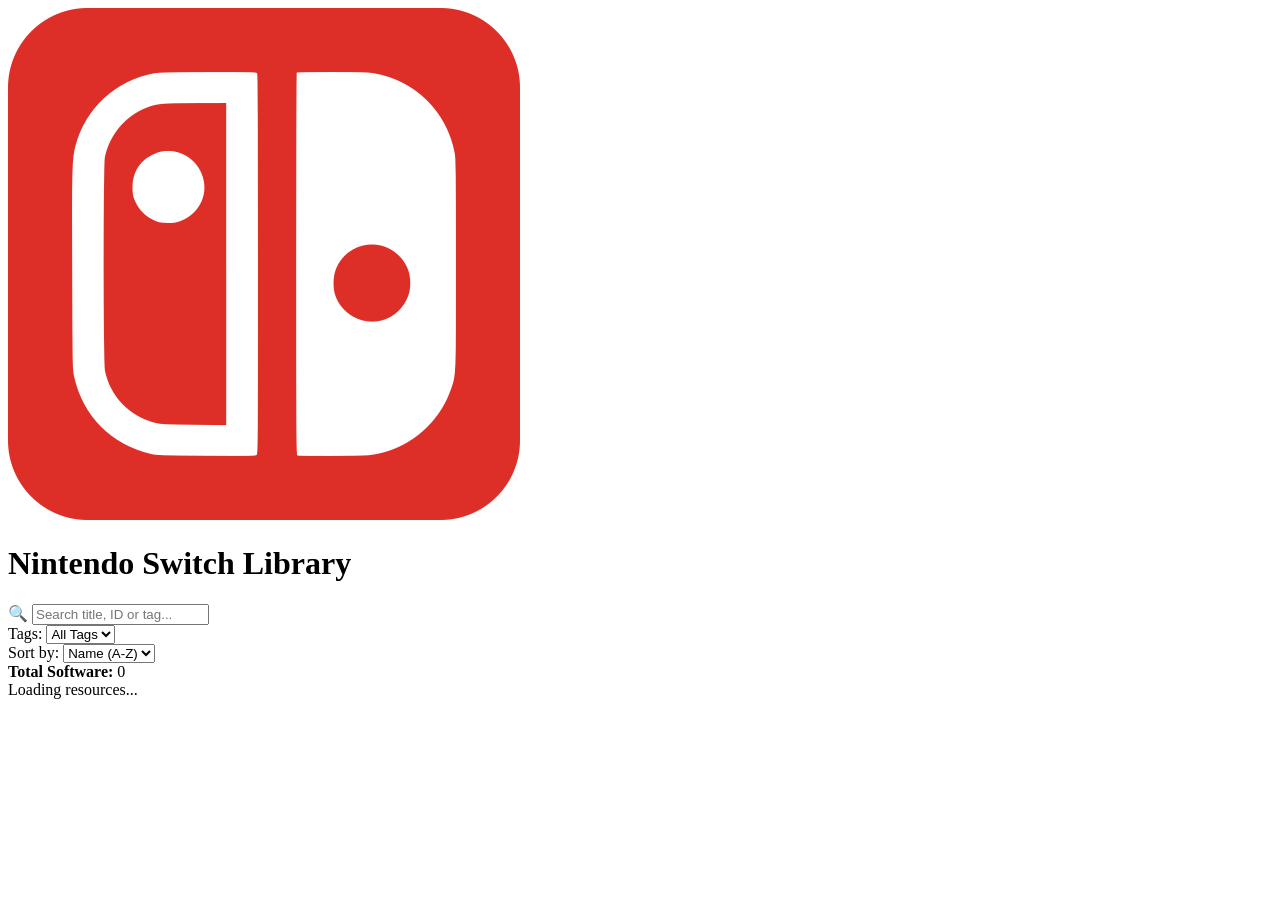
==== commit 9d3d2e92: "Add files via upload" ====
--- a/index.html
+++ b/index.html
@@ -4,20 +4,32 @@
     <meta charset="UTF-8">
     <meta name="viewport" content="width=device-width, initial-scale=1.0">
     <title>Nintendo Switch Library</title>
-    <link rel="stylesheet" href="style.css">
-    <link href="https://fonts.googleapis.com/css2?family=Roboto:wght@400;500;700&display=swap" rel="stylesheet">
+    
+    <link rel="stylesheet" href="css/base.css">
+    <link rel="stylesheet" href="css/layout.css">
+    <link rel="stylesheet" href="css/components.css">
+    
+    <link href="https://fonts.googleapis.com/css2?family=Roboto:wght@400;500;700;900&display=swap" rel="stylesheet">
+    <link rel="icon" type="image/png" href="ico.ico">
 </head>
 <body>
     <header class="nintendo-header">
         <div class="logo-area">
-            <span class="logo-icon"></span>
-            <h1>Game Library</h1>
-        </div>
+        <img src="ico.ico" class="logo-custom-icon" alt="Logo">
+        <h1>Nintendo Switch Library</h1>
+    </div>
         
         <div class="toolbar">
             <div class="search-container">
                 <span class="search-icon">🔍</span>
-                <input type="text" id="search-input" class="search-box" placeholder="Search title or ID...">
+                <input type="text" id="search-input" class="search-box" placeholder="Search title, ID or tag...">
+            </div>
+
+            <div class="sort-container">
+                <label>Tags:</label>
+                <select id="tag-select">
+                    <option value="all">All Tags</option>
+                </select>
             </div>
             
             <div class="sort-container">
@@ -41,6 +53,6 @@
         </div>
     </main>
 
-    <script src="script.js"></script>
+    <script type="module" src="js/app.js"></script>
 </body>
-</html>
+</html>
